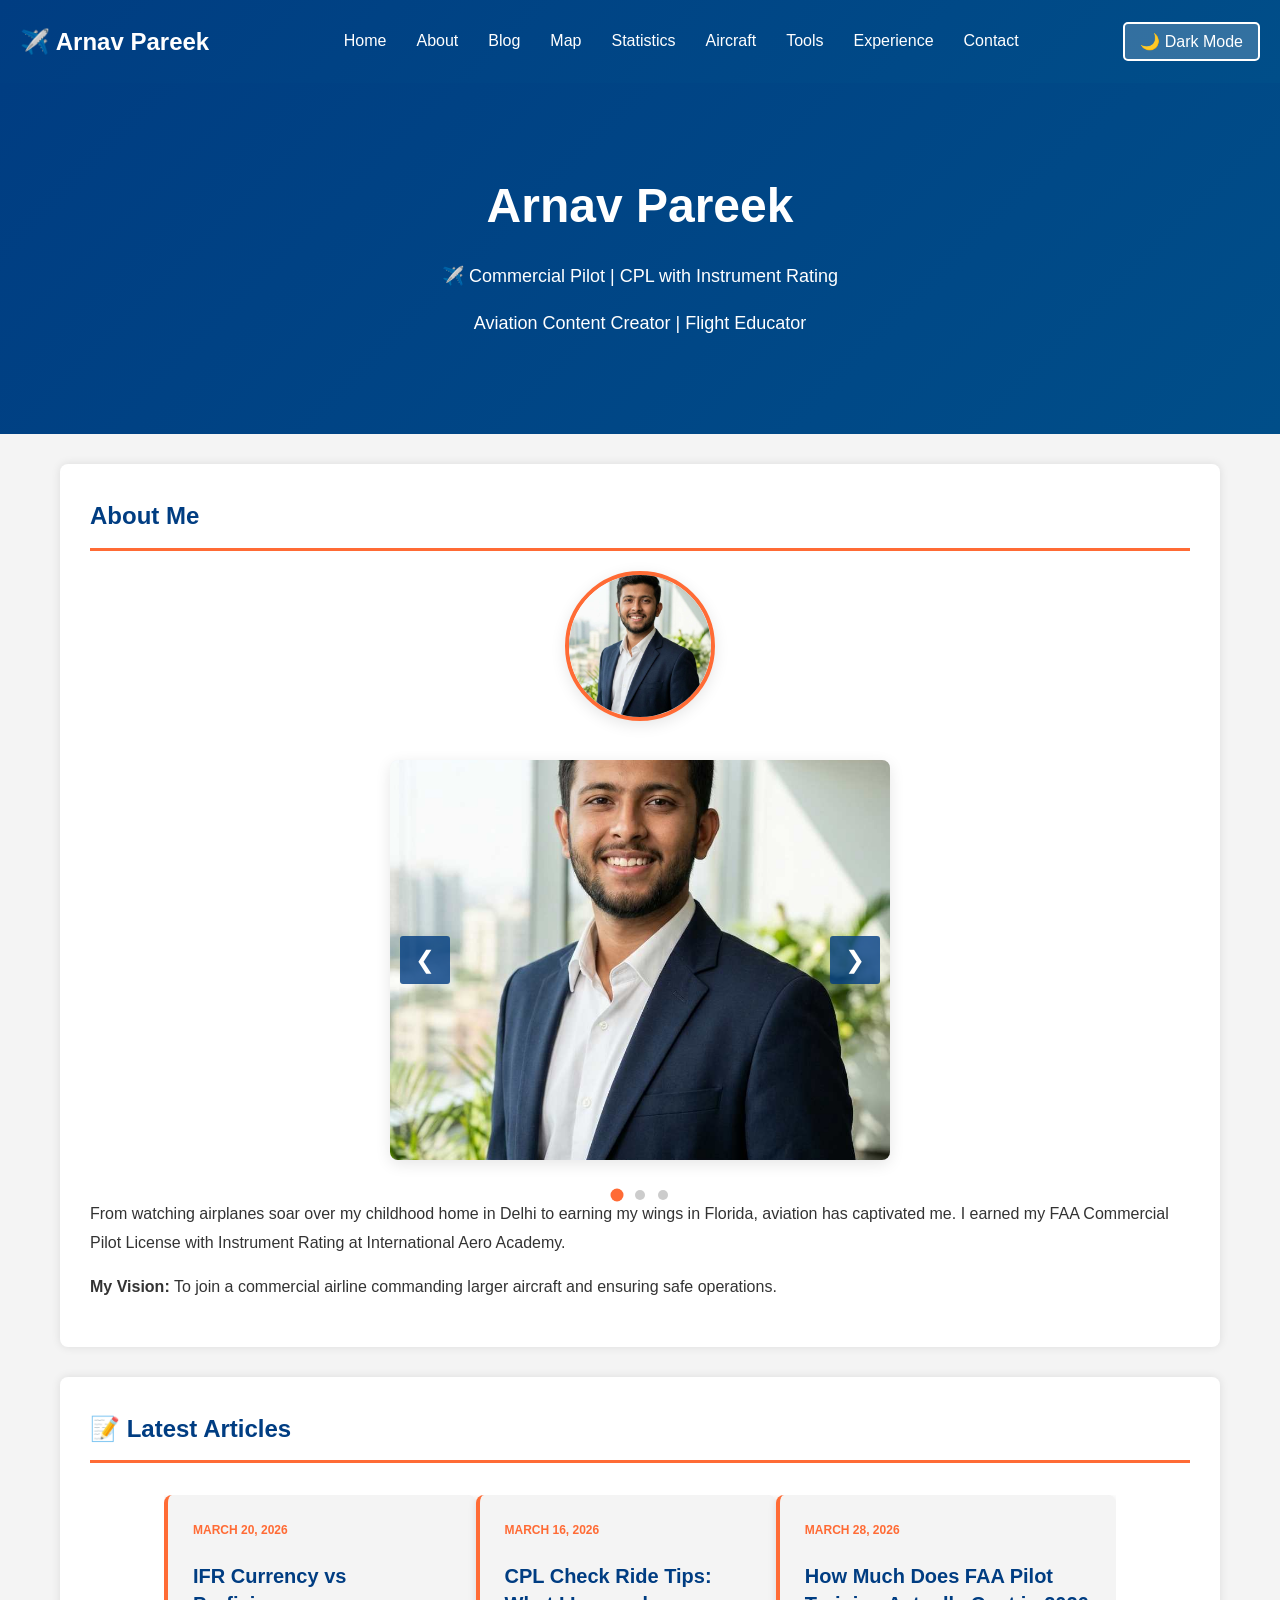
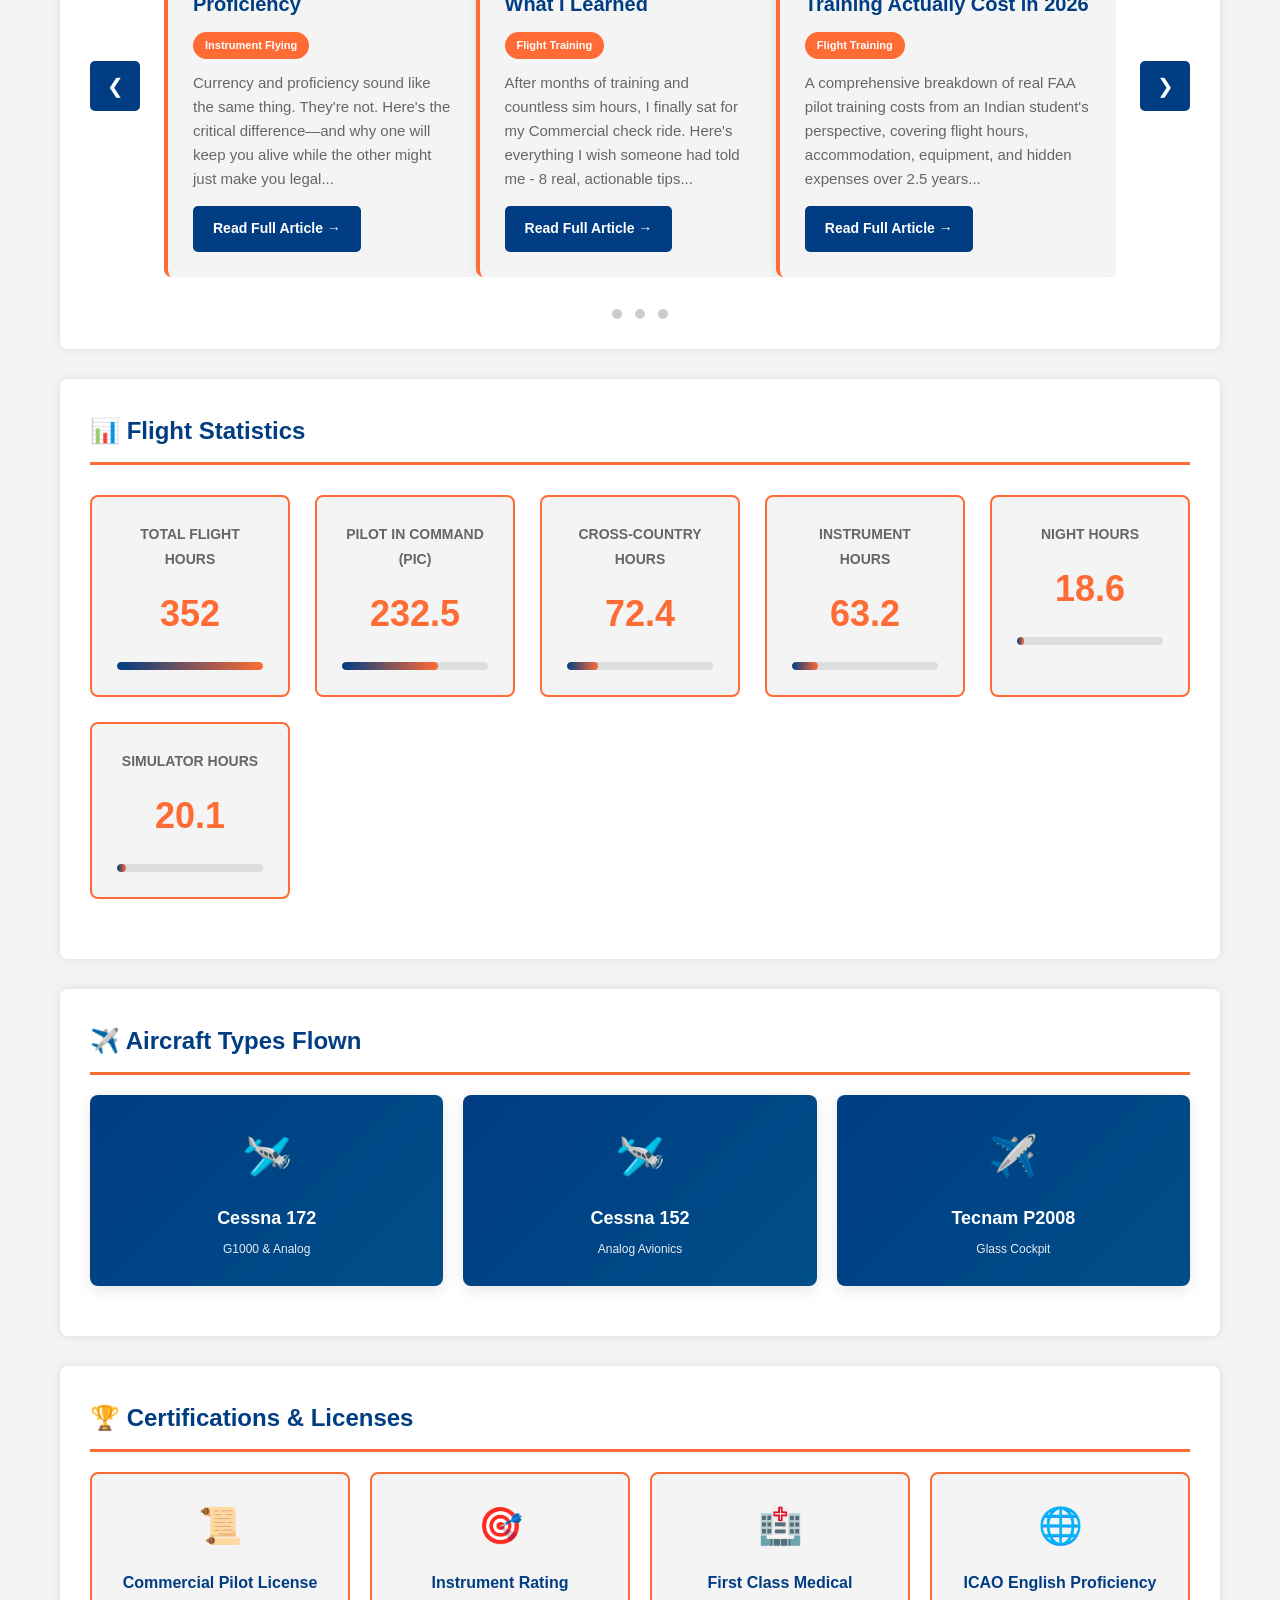
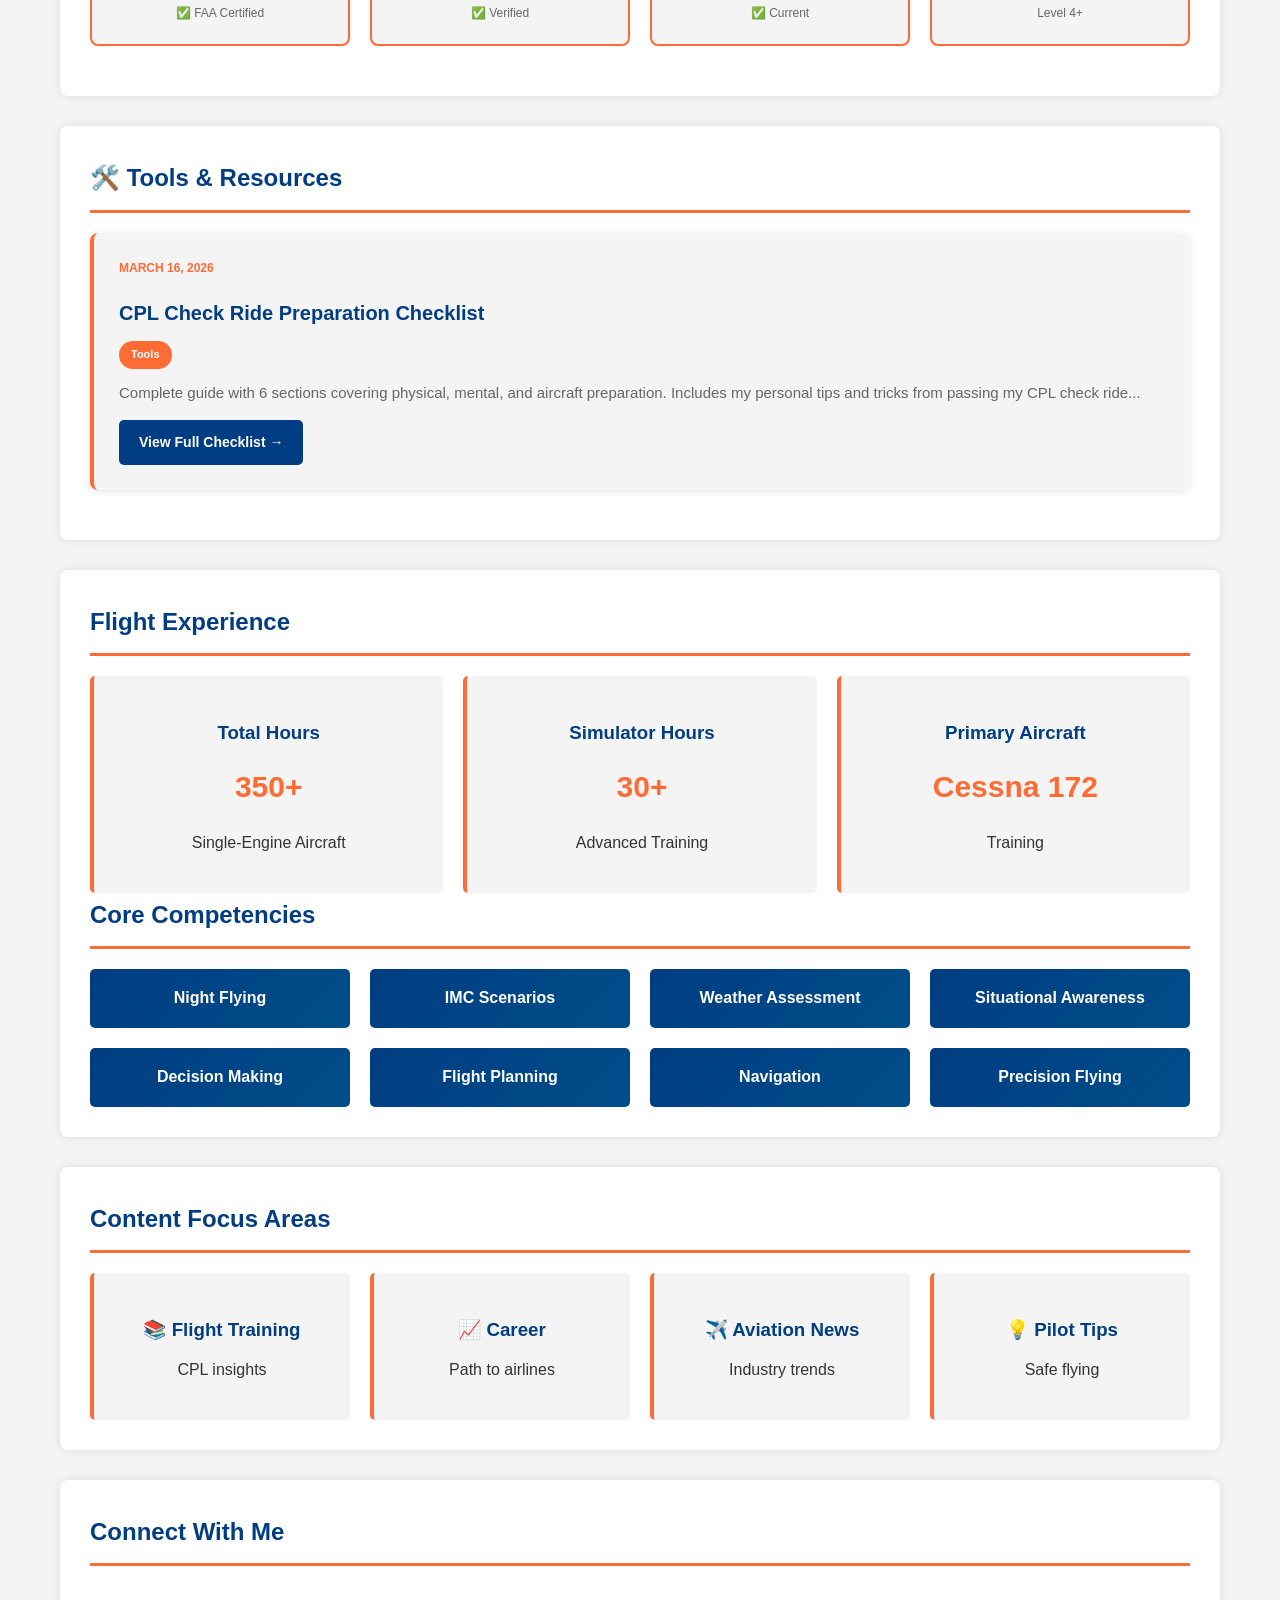
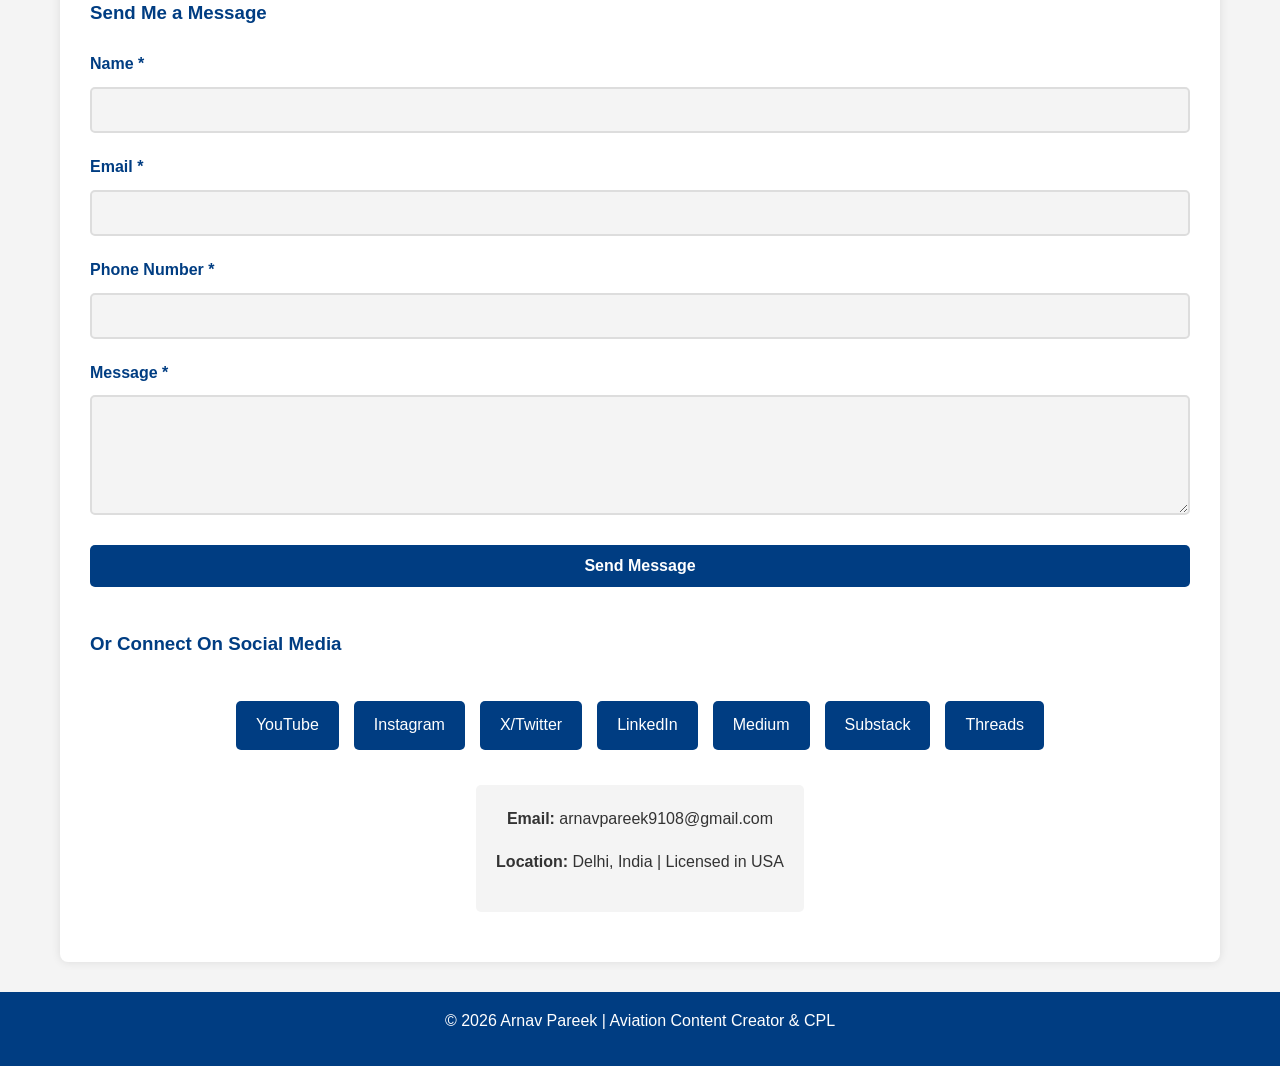
==== index.html @ fcc7dc29 "Adjust carousel offset calculation for total slides" ====
<!DOCTYPE html>
<html lang="en">
<head>
    <!-- SEO Meta Tags -->
    <meta charset="UTF-8">
    <meta name="viewport" content="width=device-width, initial-scale=1.0">
    <meta name="description" content="Arnav Pareek — FAA Commercial Pilot with CPL & Instrument Rating. 352+ flight hours, based in Delhi. Aviation content, CPL tips, and flight training resources.">
    <meta name="keywords" content="commercial pilot, CPL, instrument rating, aviation, flight training, pilot tips, FAA certified, flying lessons, aviation content creator">
    <meta name="author" content="Arnav Pareek">
    <meta name="robots" content="index, follow">
    <meta name="language" content="English">
    
    <!-- Open Graph Tags for Social Sharing -->
    <meta property="og:title" content="Arnav Pareek - Commercial Pilot & Aviation Content Creator">
    <meta property="og:description" content="Expert aviation guidance from CPL with Instrument Rating. 352+ flight hours. Flight training tips, aircraft knowledge, and pilot resources.">
    <meta property="og:type" content="website">
    <meta property="og:url" content="https://arnav51898.github.io/">
    <meta property="og:image" content="https://arnav51898.github.io/arnav resume pic.jpg">
    
    <!-- Twitter Card Tags -->
    <meta name="twitter:card" content="summary_large_image">
    <meta name="twitter:title" content="Arnav Pareek - Commercial Pilot & Aviation Creator">
    <meta name="twitter:description" content="CPL flight training tips, aircraft guides, and aviation education. 352+ flight hours.">
    <meta name="twitter:image" content="https://arnav51898.github.io/arnav resume pic.jpg">
    
    <!-- Canonical URL -->
    <link rel="canonical" href="https://arnav51898.github.io/">
    
    <!-- Schema.org JSON-LD Structured Data -->
    <script type="application/ld+json">
    {
      "@context": "https://schema.org",
      "@type": "Person",
      "name": "Arnav Pareek",
      "jobTitle": "Commercial Pilot",
      "url": "https://arnav51898.github.io",
      "image": "https://arnav51898.github.io/arnav resume pic.jpg",
      "description": "FAA Commercial Pilot with Instrument Rating. Aviation content creator and flight training educator with 352+ flight hours.",
      "sameAs": [
        "https://www.youtube.com/@aerovibes25",
        "https://www.instagram.com/arnavpareek9108",
        "https://linkedin.com/in/arnav-pareek-pilot",
        "https://x.com/ArnavPareek9108"
      ],
      "knowsAbout": [
        "Commercial Pilot License",
        "Instrument Rating",
        "Flight Training",
        "Aviation",
        "CPL Preparation",
        "Cessna Aircraft",
        "Flight Instruction"
      ],
      "contact": {
        "@type": "ContactPoint",
        "contactType": "Personal",
        "email": "arnavpareek9108@gmail.com"
      },
      "address": {
        "@type": "PostalAddress",
        "addressLocality": "Delhi",
        "addressCountry": "IN"
      }
    }
    </script>
    
    <title>Arnav Pareek - Commercial Pilot | CPL with Instrument Rating | Aviation Content</title>
    
    <style>
        :root {
            --bg-color: #f4f4f4;
            --text-color: #333;
            --header-bg: linear-gradient(135deg, #003d82, #004e89);
            --accent-color: #ff6b35;
            --card-bg: white;
            --card-shadow: rgba(0,0,0,0.1);
        }

        html.dark-mode {
            --bg-color: #1a1a1a;
            --text-color: #e0e0e0;
            --header-bg: linear-gradient(135deg, #001a4d, #002966);
            --accent-color: #ff8c42;
            --card-bg: #2a2a2a;
            --card-shadow: rgba(255,255,255,0.1);
        }

        html { scroll-behavior: smooth; }
        * { margin: 0; padding: 0; box-sizing: border-box; }
        body { 
            font-family: Arial, sans-serif; 
            line-height: 1.8; 
            color: var(--text-color); 
            background: var(--bg-color);
            transition: background 0.3s, color 0.3s;
        }
        header { 
            background: var(--header-bg); 
            color: white; 
            padding: 20px; 
            position: sticky; 
            top: 0; 
            z-index: 100;
            display: flex;
            justify-content: space-between;
            align-items: center;
        }
        nav { 
            display: flex; 
            justify-content: space-around; 
            max-width: 1200px; 
            margin: 0 auto;
            flex: 1;
        }
        .logo { 
            font-size: 24px; 
            font-weight: bold;
            margin-right: 30px;
        }
        nav ul { 
            list-style: none; 
            display: flex; 
            gap: 30px; 
        }
        nav a { 
            color: white; 
            text-decoration: none; 
            transition: 0.3s; 
        }
        nav a:hover { 
            color: var(--accent-color); 
        }
        
        .dark-mode-toggle {
            background: rgba(255,255,255,0.2);
            border: 2px solid white;
            color: white;
            padding: 8px 15px;
            border-radius: 5px;
            cursor: pointer;
            font-size: 16px;
            transition: 0.3s;
        }
        .dark-mode-toggle:hover {
            background: var(--accent-color);
            border-color: var(--accent-color);
        }

        .menu-toggle {
            display: none;
            background: transparent;
            border: none;
            color: white;
            font-size: 24px;
            cursor: pointer;
            padding: 10px;
        }

        .container { 
            max-width: 1200px; 
            margin: 0 auto; 
            padding: 0 20px; 
        }
        .hero { 
            background: var(--header-bg); 
            color: white; 
            padding: 80px 0; 
            text-align: center; 
        }
        .hero h1 { 
            font-size: 48px; 
            margin-bottom: 10px; 
        }
        .hero p { 
            font-size: 18px; 
            margin-bottom: 15px; 
        }
        section { 
            background: var(--card-bg); 
            margin: 30px 0; 
            padding: 30px; 
            border-radius: 8px; 
            box-shadow: 0 0 10px var(--card-shadow);
        }
        h2 { 
            color: #003d82; 
            border-bottom: 3px solid var(--accent-color); 
            padding-bottom: 10px; 
            margin-bottom: 20px; 
        }
        h3 {
            color: #003d82;
            margin-top: 20px;
            margin-bottom: 15px;
        }
        p { 
            font-size: 16px; 
            margin-bottom: 15px; 
        }
        .grid { 
            display: grid; 
            grid-template-columns: repeat(auto-fit, minmax(250px, 1fr)); 
            gap: 20px; 
        }
        .card { 
            background: var(--bg-color); 
            padding: 20px; 
            border-radius: 5px; 
            text-align: center; 
            border-left: 4px solid var(--accent-color);
        }
        .card h3 { 
            color: #003d82; 
            margin-bottom: 10px; 
        }
        .stat { 
            font-size: 30px; 
            font-weight: bold; 
            color: var(--accent-color); 
        }
        .skill { 
            background: var(--header-bg); 
            color: white; 
            padding: 15px; 
            border-radius: 5px; 
            text-align: center; 
            font-weight: bold; 
        }
        .social { 
            display: flex; 
            justify-content: center; 
            gap: 15px; 
            flex-wrap: wrap; 
            margin: 20px 0; 
        }
        .social a { 
            background: #003d82; 
            color: white; 
            padding: 10px 20px; 
            text-decoration: none; 
            border-radius: 5px;
            transition: 0.3s;
        }
        .social a:hover { 
            background: var(--accent-color); 
        }
        .info { 
            background: var(--bg-color); 
            padding: 20px; 
            border-radius: 5px; 
            text-align: center; 
        }
        footer { 
            background: #003d82; 
            color: white; 
            text-align: center; 
            padding: 15px; 
        }

        .form-group {
            margin-bottom: 20px;
        }
        label {
            display: block;
            margin-bottom: 8px;
            font-weight: bold;
            color: #003d82;
        }
        input, textarea {
            width: 100%;
            padding: 12px;
            border: 2px solid #ddd;
            border-radius: 5px;
            font-size: 16px;
            font-family: Arial, sans-serif;
            background: var(--bg-color);
            color: var(--text-color);
            transition: 0.3s;
        }
        input:focus, textarea:focus {
            outline: none;
            border-color: var(--accent-color);
            box-shadow: 0 0 5px var(--accent-color);
        }
        textarea {
            resize: vertical;
            min-height: 120px;
        }
        .submit-btn {
            background: #003d82;
            color: white;
            padding: 12px 30px;
            border: none;
            border-radius: 5px;
            font-size: 16px;
            font-weight: bold;
            cursor: pointer;
            transition: 0.3s;
            width: 100%;
        }
        .submit-btn:hover {
            background: var(--accent-color);
        }

        .stats-container {
            display: grid;
            grid-template-columns: repeat(auto-fit, minmax(200px, 1fr));
            gap: 25px;
            margin: 30px 0;
        }

        .stat-card {
            background: var(--bg-color);
            padding: 25px;
            border-radius: 8px;
            text-align: center;
            border: 2px solid var(--accent-color);
        }

        .stat-label {
            font-size: 14px;
            color: #666;
            margin-bottom: 10px;
            font-weight: bold;
            text-transform: uppercase;
        }

        .stat-number {
            font-size: 36px;
            font-weight: bold;
            color: var(--accent-color);
            margin: 10px 0;
        }

        .progress-bar {
            width: 100%;
            height: 8px;
            background: #ddd;
            border-radius: 10px;
            overflow: hidden;
            margin-top: 15px;
        }

        .progress-fill {
            height: 100%;
            background: linear-gradient(90deg, #003d82, var(--accent-color));
            border-radius: 10px;
            transition: width 0.3s ease;
        }

        .aircraft-grid {
            display: grid;
            grid-template-columns: repeat(auto-fit, minmax(180px, 1fr));
            gap: 20px;
            margin: 20px 0;
        }

        .aircraft-card {
            background: linear-gradient(135deg, #003d82, #004e89);
            color: white;
            padding: 25px;
            border-radius: 8px;
            text-align: center;
            box-shadow: 0 4px 15px var(--card-shadow);
            transition: transform 0.3s;
        }

        .aircraft-card:hover {
            transform: translateY(-5px);
        }

        .aircraft-icon {
            font-size: 40px;
            margin-bottom: 10px;
        }

        .aircraft-name {
            font-size: 18px;
            font-weight: bold;
            margin-bottom: 5px;
        }

        .aircraft-type{
            font-size: 12px;
            opacity: 0.9;
        }

        .cert-grid {
            display: grid;
            grid-template-columns: repeat(auto-fit, minmax(200px, 1fr));
            gap: 20px;
            margin: 20px 0;
        }

        .cert-card {
            background: var(--bg-color);
            border: 2px solid var(--accent-color);
            padding: 20px;
            border-radius: 8px;
            text-align: center;
        }

        .cert-icon {
            font-size: 36px;
            margin-bottom: 10px;
        }

        .cert-title {
            font-weight: bold;
            color: #003d82;
            margin-bottom: 5px;
        }

        .cert-status {
            font-size: 12px;
            color: #666;
        }

        .blog-grid {
            display: grid;
            grid-template-columns: repeat(auto-fit, minmax(300px, 1fr));
            gap: 25px;
            margin: 20px 0;
        }

        .blog-card {
            background: var(--bg-color);
            padding: 25px;
            border-radius: 8px;
            border-left: 4px solid var(--accent-color);
            box-shadow: 0 2px 8px var(--card-shadow);
            transition: transform 0.3s, box-shadow 0.3s;
        }

        .blog-card:hover {
            transform: translateY(-3px);
            box-shadow: 0 4px 12px var(--card-shadow);
        }

        .blog-date {
            font-size: 12px;
            color: var(--accent-color);
            font-weight: bold;
            margin-bottom: 8px;
            text-transform: uppercase;
        }

        .blog-title {
            font-size: 20px;
            font-weight: bold;
            color: #003d82;
            margin-bottom: 12px;
            line-height: 1.4;
        }

        .blog-category {
            display: inline-block;
            background: var(--accent-color);
            color: white;
            padding: 4px 12px;
            border-radius: 20px;
            font-size: 11px;
            font-weight: bold;
            margin-bottom: 12px;
        }

        .blog-preview {
            font-size: 15px;
            color: #666;
            line-height: 1.6;
            margin-bottom: 15px;
        }

        .blog-read-more {
            display: inline-block;
            background: #003d82;
            color: white;
            padding: 10px 20px;
            text-decoration: none;
            border-radius: 5px;
            font-size: 14px;
            font-weight: bold;
            transition: 0.3s;
        }

        .blog-read-more:hover {
            background: var(--accent-color);
        }

        .profile-photo {
            text-align: center;
            margin: 20px 0;
        }

        .profile-img {
            width: 150px;
            height: 150px;
            border-radius: 50%;
            border: 4px solid var(--accent-color);
            object-fit: cover;
            box-shadow: 0 4px 15px var(--card-shadow);
        }

        .carousel-container {
            position: relative;
            max-width: 500px;
            margin: 30px auto;
            background: var(--bg-color);
            border-radius: 8px;
            overflow: hidden;
            box-shadow: 0 4px 15px var(--card-shadow);
        }

        .carousel-inner {
            position: relative;
            width: 100%;
            height: 400px;
            overflow: hidden;
        }

        .carousel-item {
            display: none;
            width: 100%;
            height: 100%;
            object-fit: cover;
        }

        .carousel-item.active {
            display: block;
        }

        .carousel-control {
            position: absolute;
            top: 50%;
            transform: translateY(-50%);
            background: rgba(0, 61, 130, 0.8);
            color: white;
            border: none;
            font-size: 24px;
            padding: 10px 15px;
            cursor: pointer;
            border-radius: 3px;
            z-index: 10;
            transition: 0.3s;
        }

        .carousel-control:hover {
            background: var(--accent-color);
        }

        .carousel-control.prev {
            left: 10px;
        }

        .carousel-control.next {
            right: 10px;
        }

                /* BLOG CAROUSEL */
        .blog-carousel-wrapper {
            position: relative;
            display: flex;
            align-items: center;
            gap: 1.5rem;
            margin: 2rem 0;
        }

      .blog-carousel {
    display: flex;
    width: 100%;
    overflow: hidden;
    scroll-behavior: smooth;
}
        }

        .blog-carousel-item {
            flex: 0 0 100%;
            width: 100%;
            min-width: 100%;
            transition: transform 0.4s cubic-bezier(0.25, 0.46, 0.45, 0.94);
        }

        .carousel-arrow {
            background: #003d82;
            color: white;
            border: none;
            padding: 12px 18px;
            border-radius: 5px;
            font-size: 20px;
            cursor: pointer;
            transition: 0.3s;
            flex-shrink: 0;
            width: 50px;
            height: 50px;
            display: flex;
            align-items: center;
            justify-content: center;
        }

        .carousel-arrow:hover {
            background: var(--accent-color);
            transform: scale(1.1);
        }

        .carousel-arrow:disabled {
            opacity: 0.5;
            cursor: not-allowed;
        }

        .carousel-indicators {
            display: flex;
            justify-content: center;
            gap: 0.8rem;
            margin-top: 1.5rem;
        }

        .indicator {
            width: 10px;
            height: 10px;
            border-radius: 50%;
            background: #ccc;
            cursor: pointer;
            transition: 0.3s;
        }

        .indicator.active {
            background: var(--accent-color);
            transform: scale(1.3);
        }

        /* Mobile responsive design */
        @media (max-width: 768px) {
            header {
                flex-wrap: wrap;
                padding: 10px;
            }

            .logo {
                margin-right: auto;
                font-size: 18px;
            }

            .menu-toggle {
                display: block;
                order: 2;
            }

            nav {
                display: none;
                position: absolute;
                top: 50px;
                left: 0;
                right: 0;
                background: var(--header-bg);
                flex-direction: column;
                padding: 10px;
                z-index: 99;
                margin: 0;
            }

            nav.active {
                display: flex;
            }

            nav ul {
                flex-direction: column;
                gap: 0;
                width: 100%;
            }

            nav ul li {
                width: 100%;
            }

            nav a {
                display: block;
                padding: 12px;
                text-align: center;
                border-bottom: 1px solid rgba(255,255,255,0.1);
            }

            .dark-mode-toggle {
                order: 3;
                width: 100%;
                padding: 8px 12px;
                font-size: 12px;
                margin-top: 10px;
            }

            .hero h1 {
                font-size: 28px;
            }

            .hero p {
                font-size: 14px;
            }

            .blog-carousel-wrapper {
                flex-direction: column;
                gap: 1rem;
            }

            .blog-carousel {
                width: 100%;
            }

            .carousel-arrow {
                display: none;
            }

            .blog-card {
                padding: 15px;
            }

            .blog-title {
                font-size: 16px;
            }

            .blog-preview {
                font-size: 13px;
            }
        }
    </style>
</head>
<body>

<header>
    <div class="logo">✈️ Arnav Pareek</div>
    <button class="menu-toggle" onclick="toggleMenu()">☰</button>
    <nav id="nav-menu">
        <ul>
            <li><a href="#home" onclick="toggleMenu()">Home</a></li>
            <li><a href="#about" onclick="toggleMenu()">About</a></li>
            <li><a href="#blog" onclick="toggleMenu()">Blog</a></li>
            <li><a href="map.html" onclick="toggleMenu()">Map</a></li>
            <li><a href="#stats" onclick="toggleMenu()">Statistics</a></li>
            <li><a href="#aircraft" onclick="toggleMenu()">Aircraft</a></li>
            <li><a href="#tools" onclick="toggleMenu()">Tools</a></li>
            <li><a href="#experience" onclick="toggleMenu()">Experience</a></li>
            <li><a href="#contact" onclick="toggleMenu()">Contact</a></li>
        </ul>
    </nav>
    <button class="dark-mode-toggle" onclick="toggleDarkMode()">🌙 Dark Mode</button>
</header>

<div class="hero" id="home">
    <h1>Arnav Pareek</h1>
    <p>✈️ Commercial Pilot | CPL with Instrument Rating</p>
    <p>Aviation Content Creator | Flight Educator</p>
</div>

<div class="container">

    <section id="about">
        <h2>About Me</h2>
        
        <div class="profile-photo">
            <img src="arnav resume pic.jpg" alt="Arnav Pareek - Commercial Pilot with CPL certification" class="profile-img">
        </div>
        
        <div class="carousel-container">
            <div class="carousel-inner">
                <img src="arnav resume pic.jpg" alt="Arnav Pareek Professional Profile" class="carousel-item active">
                <img src="arnav linked in.png" alt="Arnav Pareek Aviation Professional" class="carousel-item">
                <img src="WhatsApp Image 2026-03-16 at 6.12.30 AM.jpeg" alt="Arnav Pareek Flight Training" class="carousel-item">
            </div>
            <button class="carousel-control prev" onclick="changeSlide(-1)">❮</button>
            <button class="carousel-control next" onclick="changeSlide(1)">❯</button>
        </div>
        
        <div class="carousel-indicators">
            <span class="indicator active" onclick="currentSlide(0)"></span>
            <span class="indicator" onclick="currentSlide(1)"></span>
            <span class="indicator" onclick="currentSlide(2)"></span>
        </div>

        <p>From watching airplanes soar over my childhood home in Delhi to earning my wings in Florida, aviation has captivated me. I earned my FAA Commercial Pilot License with Instrument Rating at International Aero Academy.</p>
        <p><strong>My Vision:</strong> To join a commercial airline commanding larger aircraft and ensuring safe operations.</p>
    </section>

    <section id="blog">
        <h2>📝 Latest Articles</h2>
        
        <!-- CAROUSEL CONTAINER -->
        <div class="blog-carousel-wrapper">
            <button class="carousel-arrow carousel-prev" onclick="slideCarousel(-1)">❮</button>
            
            <div class="blog-carousel">
                <!-- ARTICLE 1: IFR (LATEST) -->
                <div class="blog-carousel-item">
                    <div class="blog-card">
                        <div class="blog-date">March 20, 2026</div>
                        <h3 class="blog-title">IFR Currency vs Proficiency</h3>
                        <span class="blog-category">Instrument Flying</span>
                        <p class="blog-preview">Currency and proficiency sound like the same thing. They're not. Here's the critical difference—and why one will keep you alive while the other might just make you legal...</p>
                        <a href="ifr_currency_vs_proficiency.html" target="_blank" class="blog-read-more">Read Full Article →</a>
                    </div>
                </div>

                <!-- ARTICLE 2: CPL (PREVIOUS) -->
                <div class="blog-carousel-item">
                    <div class="blog-card">
                        <div class="blog-date">March 16, 2026</div>
                        <h3 class="blog-title">CPL Check Ride Tips: What I Learned</h3>
                        <span class="blog-category">Flight Training</span>
                        <p class="blog-preview">After months of training and countless sim hours, I finally sat for my Commercial check ride. Here's everything I wish someone had told me - 8 real, actionable tips...</p>
                        <a href="cpl-checkride-tips.html" target="_blank" class="blog-read-more">Read Full Article →</a>
                    </div>
                </div>            
                <!-- ARTICLE 3: FAA PILOT TRAINING COST (NEWEST) -->
                <div class="blog-carousel-item">
                    <div class="blog-card">
                        <div class="blog-date">March 28, 2026</div>
                        <h3 class="blog-title">How Much Does FAA Pilot Training Actually Cost in 2026</h3>
                        <span class="blog-category">Flight Training</span>
                        <p class="blog-preview">A comprehensive breakdown of real FAA pilot training costs from an Indian student's perspective, covering flight hours, accommodation, equipment, and hidden expenses over 2.5 years...</p>
                        <a href="faa-pilot-training-cost-2026.html" target="_blank" class="blog-read-more">Read Full Article →</a>
                    </div>
                </div>
            </div>

            <button class="carousel-arrow carousel-next" onclick="slideCarousel(1)">❯</button>
        </div>

        <!-- CAROUSEL INDICATORS -->
<div class="carousel-indicators">
    <span class="indicator active" onclick="goToSlide(0)"></span>
    <span class="indicator" onclick="goToSlide(1)"></span>
    <span class="indicator" onclick="goToSlide(2)"></span>
</div>
    </section>

    <section id="stats">
        <h2>📊 Flight Statistics</h2>
        <div class="stats-container">
            <div class="stat-card">
                <div class="stat-label">Total Flight Hours</div>
                <div class="stat-number">352</div>
                <div class="progress-bar">
                    <div class="progress-fill" style="width: 100%;"></div>
                </div>
            </div>
            <div class="stat-card">
                <div class="stat-label">Pilot in Command (PIC)</div>
                <div class="stat-number">232.5</div>
                <div class="progress-bar">
                    <div class="progress-fill" style="width: 66%;"></div>
                </div>
            </div>
            <div class="stat-card">
                <div class="stat-label">Cross-Country Hours</div>
                <div class="stat-number">72.4</div>
                <div class="progress-bar">
                    <div class="progress-fill" style="width: 21%;"></div>
                </div>
            </div>
            <div class="stat-card">
                <div class="stat-label">Instrument Hours</div>
                <div class="stat-number">63.2</div>
                <div class="progress-bar">
                    <div class="progress-fill" style="width: 18%;"></div>
                </div>
            </div>
            <div class="stat-card">
                <div class="stat-label">Night Hours</div>
                <div class="stat-number">18.6</div>
                <div class="progress-bar">
                    <div class="progress-fill" style="width: 5%;"></div>
                </div>
            </div>
            <div class="stat-card">
                <div class="stat-label">Simulator Hours</div>
                <div class="stat-number">20.1</div>
                <div class="progress-bar">
                    <div class="progress-fill" style="width: 6%;"></div>
                </div>
            </div>
        </div>
    </section>

    <section id="aircraft">
        <h2>✈️ Aircraft Types Flown</h2>
        <div class="aircraft-grid">
            <div class="aircraft-card">
                <div class="aircraft-icon">🛩️</div>
                <div class="aircraft-name">Cessna 172</div>
                <div class="aircraft-type">G1000 & Analog</div>
            </div>
            <div class="aircraft-card">
                <div class="aircraft-icon">🛩️</div>
                <div class="aircraft-name">Cessna 152</div>
                <div class="aircraft-type">Analog Avionics</div>
            </div>
            <div class="aircraft-card">
                <div class="aircraft-icon">✈️</div>
                <div class="aircraft-name">Tecnam P2008</div>
                <div class="aircraft-type">Glass Cockpit</div>
            </div>
        </div>
    </section>

    <section id="certifications">
        <h2>🏆 Certifications & Licenses</h2>
        <div class="cert-grid">
            <div class="cert-card">
                <div class="cert-icon">📜</div>
                <div class="cert-title">Commercial Pilot License</div>
                <div class="cert-status">✅ FAA Certified</div>
            </div>
            <div class="cert-card">
                <div class="cert-icon">🎯</div>
                <div class="cert-title">Instrument Rating</div>
                <div class="cert-status">✅ Verified</div>
            </div>
            <div class="cert-card">
                <div class="cert-icon">🏥</div>
                <div class="cert-title">First Class Medical</div>
                <div class="cert-status">✅ Current</div>
            </div>
            <div class="cert-card">
                <div class="cert-icon">🌐</div>
                <div class="cert-title">ICAO English Proficiency</div>
                <div class="cert-status">Level 4+</div>
            </div>
        </div>
    </section>

    <section id="tools">
        <h2>🛠️ Tools & Resources</h2>
        <div class="blog-grid">
            <div class="blog-card">
                <div class="blog-date">March 16, 2026</div>
                <h3 class="blog-title">CPL Check Ride Preparation Checklist</h3>
                <span class="blog-category">Tools</span>
                <p class="blog-preview">Complete guide with 6 sections covering physical, mental, and aircraft preparation. Includes my personal tips and tricks from passing my CPL check ride...</p>
                <a href="cpl-checklist.html" class="blog-read-more">View Full Checklist →</a>
            </div>
        </div>
    </section>

    <section id="experience">
        <h2>Flight Experience</h2>
        <div class="grid">
            <div class="card">
                <h3>Total Hours</h3>
                <p class="stat">350+</p>
                <p>Single-Engine Aircraft</p>
            </div>
            <div class="card">
                <h3>Simulator Hours</h3>
                <p class="stat">30+</p>
                <p>Advanced Training</p>
            </div>
            <div class="card">
                <h3>Primary Aircraft</h3>
                <p class="stat">Cessna 172</p>
                <p>Training</p>
            </div>
        </div>

        <h2>Core Competencies</h2>
        <div class="grid">
            <div class="skill">Night Flying</div>
            <div class="skill">IMC Scenarios</div>
            <div class="skill">Weather Assessment</div>
            <div class="skill">Situational Awareness</div>
            <div class="skill">Decision Making</div>
            <div class="skill">Flight Planning</div>
            <div class="skill">Navigation</div>
            <div class="skill">Precision Flying</div>
        </div>
    </section>

    <section id="content">
        <h2>Content Focus Areas</h2>
        <div class="grid">
            <div class="card">
                <h3>📚 Flight Training</h3>
                <p>CPL insights</p>
            </div>
            <div class="card">
                <h3>📈 Career</h3>
                <p>Path to airlines</p>
            </div>
            <div class="card">
                <h3>✈️ Aviation News</h3>
                <p>Industry trends</p>
            </div>
            <div class="card">
                <h3>💡 Pilot Tips</h3>
                <p>Safe flying</p>
            </div>
        </div>
    </section>

    <section id="contact">
        <h2>Connect With Me</h2>
        
        <h3 style="color: #003d82; margin-top: 30px; margin-bottom: 20px;">Send Me a Message</h3>
        <form onsubmit="sendEmail(event)">
            <div class="form-group">
                <label for="name">Name *</label>
                <input type="text" id="name" name="name" required>
            </div>
            
            <div class="form-group">
                <label for="email">Email *</label>
                <input type="email" id="email" name="email" required>
            </div>
            
            <div class="form-group">
                <label for="phone">Phone Number *</label>
                <input type="tel" id="phone" name="phone" required>
            </div>
            
            <div class="form-group">
                <label for="message">Message *</label>
                <textarea id="message" name="message" required></textarea>
            </div>
            
            <button type="submit" class="submit-btn">Send Message</button>
        </form>

        <h3 style="color: #003d82; margin-top: 40px; margin-bottom: 20px;">Or Connect On Social Media</h3>
        <div class="social">
            <div class="social">
    <a href="https://www.youtube.com/@pilotarnav" target="_blank">YouTube</a>
    <a href="https://www.instagram.com/pilotarnav" target="_blank">Instagram</a>
    <a href="https://x.com/ArnavPareek9108" target="_blank">X/Twitter</a>
    <a href="https://linkedin.com/in/arnav-pareek-pilot" target="_blank">LinkedIn</a>
    <a href="https://medium.com/@arnavpareek9108" target="_blank">Medium</a>
    <a href="https://substack.com/@arnavpareekpilot" target="_blank">Substack</a>
    <a href="https://www.threads.com/@arnavpareek9108" target="_blank">Threads</a>
</div>
        
        <div class="info">
            <p><strong>Email:</strong> arnavpareek9108@gmail.com</p>
            <p><strong>Location:</strong> Delhi, India | Licensed in USA</p>
        </div>
    </section>

</div>

<footer>
    <p>&copy; 2026 Arnav Pareek | Aviation Content Creator & CPL</p>
</footer>

<script>
function toggleMenu() {
    const navMenu = document.getElementById('nav-menu');
    navMenu.classList.toggle('active');
}

function toggleDarkMode() {
    const html = document.documentElement;
    html.classList.toggle('dark-mode');
    
    if (html.classList.contains('dark-mode')) {
        localStorage.setItem('darkMode', 'true');
    } else {
        localStorage.setItem('darkMode', 'false');
    }
}

function sendEmail(event) {
    event.preventDefault();
    
    const name = document.getElementById('name').value;
    const email = document.getElementById('email').value;
    const phone = document.getElementById('phone').value;
    const message = document.getElementById('message').value;
    
    const mailtoLink = `mailto:arnavpareek9108@gmail.com?subject=New Contact from ${encodeURIComponent(name)}&body=Name: ${encodeURIComponent(name)}%0AEmail: ${encodeURIComponent(email)}%0APhone: ${encodeURIComponent(phone)}%0A%0AMessage:%0A${encodeURIComponent(message)}`;
    
    window.location.href = mailtoLink;
    
    document.querySelector('form').reset();
    alert('Opening your email client... Your message details are ready to send!');
}

let currentSlideIndex = 0;
let carouselInterval;

function showSlide(index) {
    const slides = document.querySelectorAll('.carousel-item');
    const indicators = document.querySelectorAll('.carousel-indicators .indicator');
    
    if (slides.length === 0) return;
    
    if (index >= slides.length) currentSlideIndex = 0;
    if (index < 0) currentSlideIndex = slides.length - 1;
    
    slides.forEach(slide => slide.classList.remove('active'));
    indicators.forEach(indicator => indicator.classList.remove('active'));
    
    slides[currentSlideIndex].classList.add('active');
    indicators[currentSlideIndex].classList.add('active');
}

function changeSlide(n) {
    currentSlideIndex += n;
    showSlide(currentSlideIndex);
    resetCarouselTimer();
}

function currentSlide(n) {
    currentSlideIndex = n;
    showSlide(currentSlideIndex);
    resetCarouselTimer();
}

function autoSlide() {
    currentSlideIndex++;
    showSlide(currentSlideIndex);
}

function resetCarouselTimer() {
    clearInterval(carouselInterval);
    carouselInterval = setInterval(autoSlide, 5000);
}

// BLOG CAROUSEL
let currentBlogSlide = 0;

function slideCarousel(direction) {
    const blogSlides = document.querySelectorAll('.blog-carousel-item');
    const totalSlides = blogSlides.length;
    
    currentBlogSlide += direction;
    
    if (currentBlogSlide >= totalSlides) {
        currentBlogSlide = 0;
    } else if (currentBlogSlide < 0) {
        currentBlogSlide = totalSlides - 1;
    }
    
    updateCarousel();
}

function goToSlide(index) {
    currentBlogSlide = index;
    updateCarousel();
}

function updateCarousel() {
    const totalSlides = document.querySelectorAll('.blog-carousel-item').length;
const offset = -(currentBlogSlide * (100 / totalSlides));
    carousel.style.transform = `translateX(${offset}%)`;
    
    const allIndicators = document.querySelectorAll('#blog .carousel-indicators .indicator');
    allIndicators.forEach((ind, idx) => {
        ind.classList.toggle('active', idx === currentBlogSlide);
    });
}

window.addEventListener('load', function() {
    const darkMode = localStorage.getItem('darkMode');
    if (darkMode === 'true') {
        document.documentElement.classList.add('dark-mode');
    }
    
    setTimeout(function() {
        showSlide(0);
        carouselInterval = setInterval(autoSlide, 5000);
        updateCarousel();
    }, 500);
});
</script>

</body>
</html>
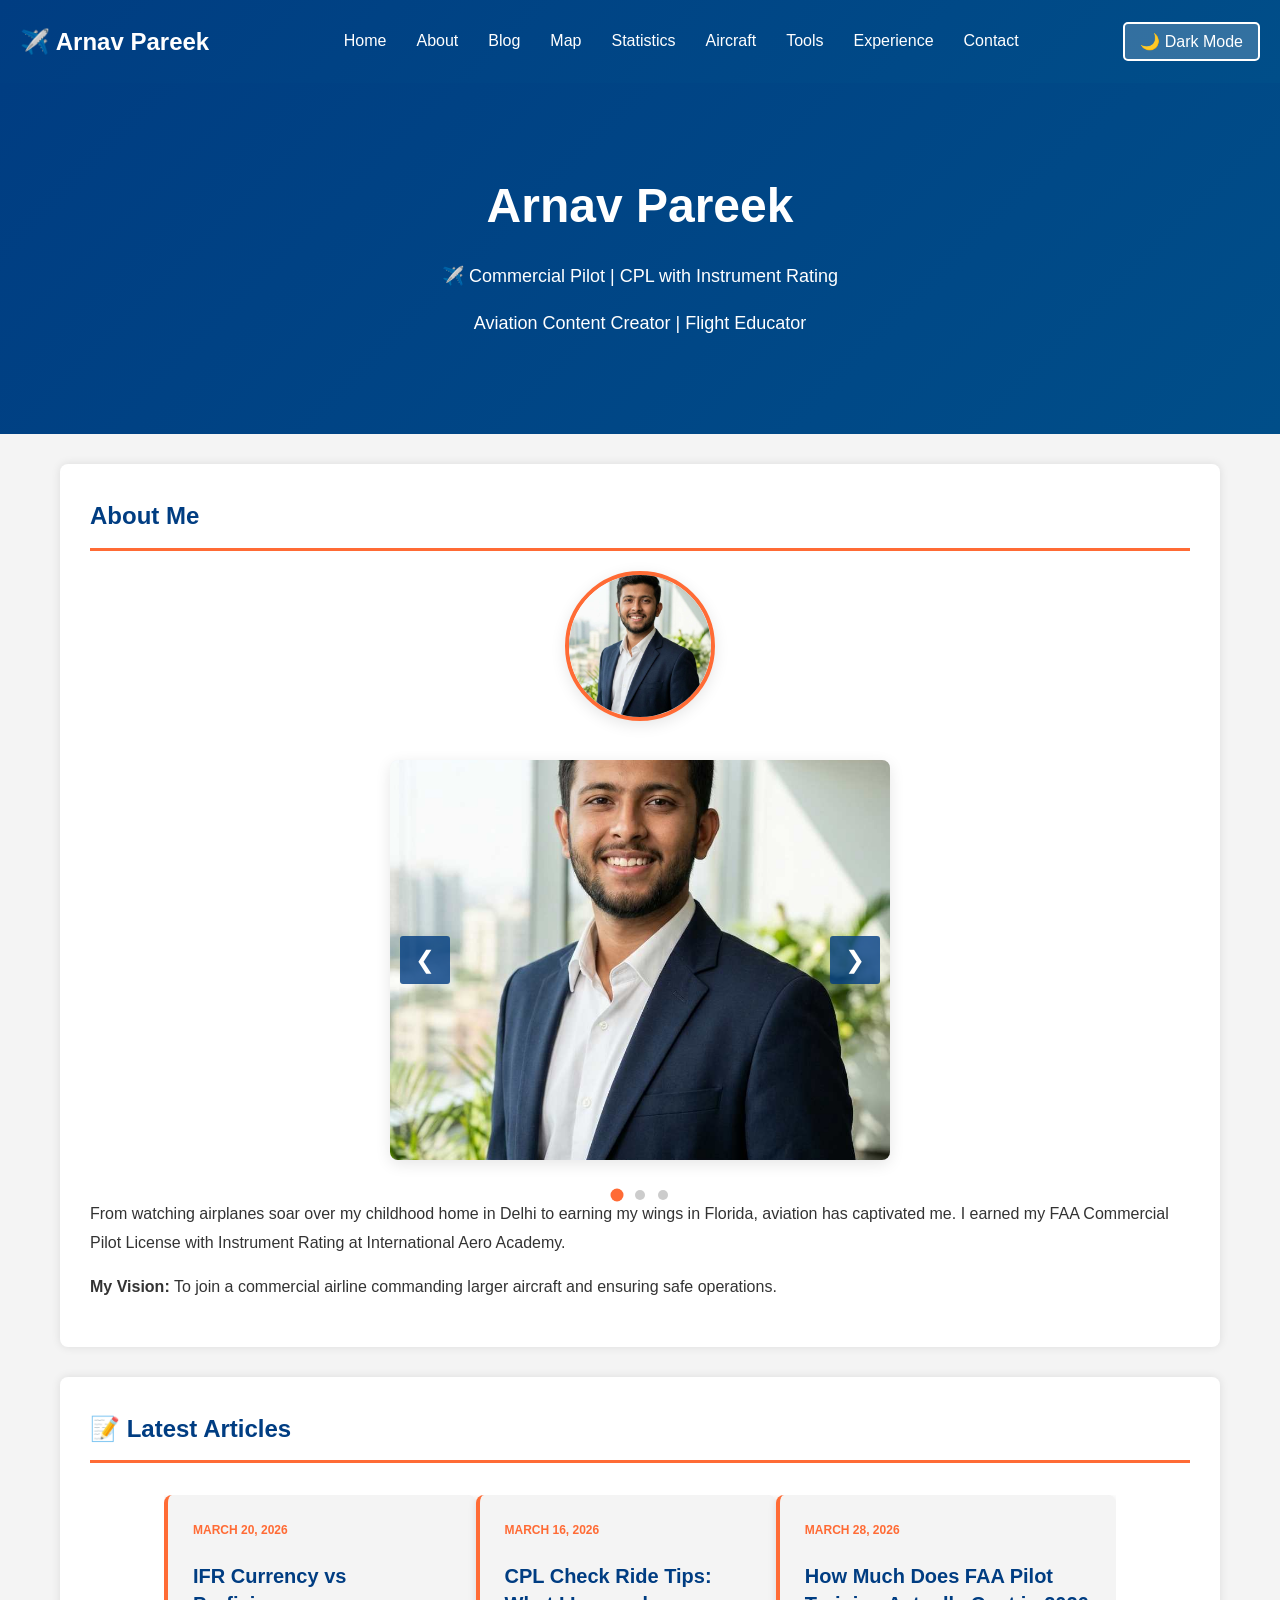
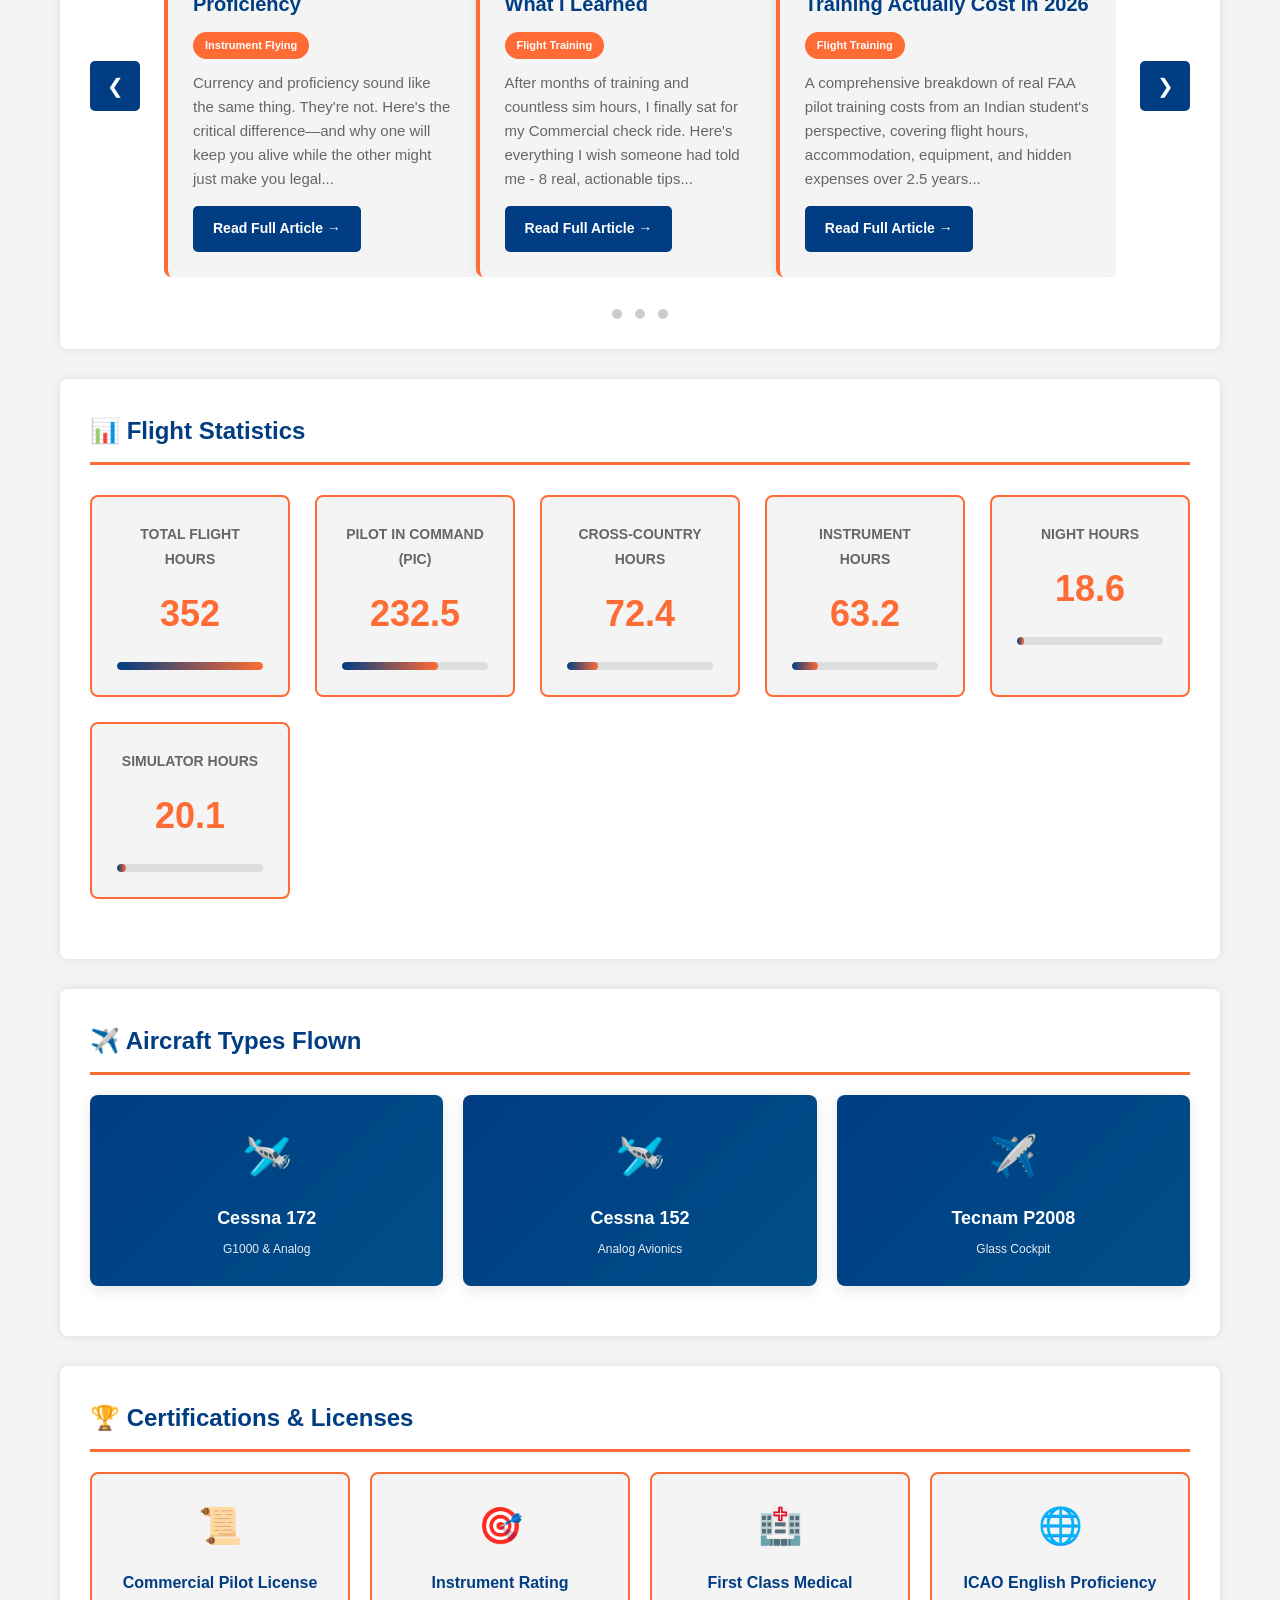
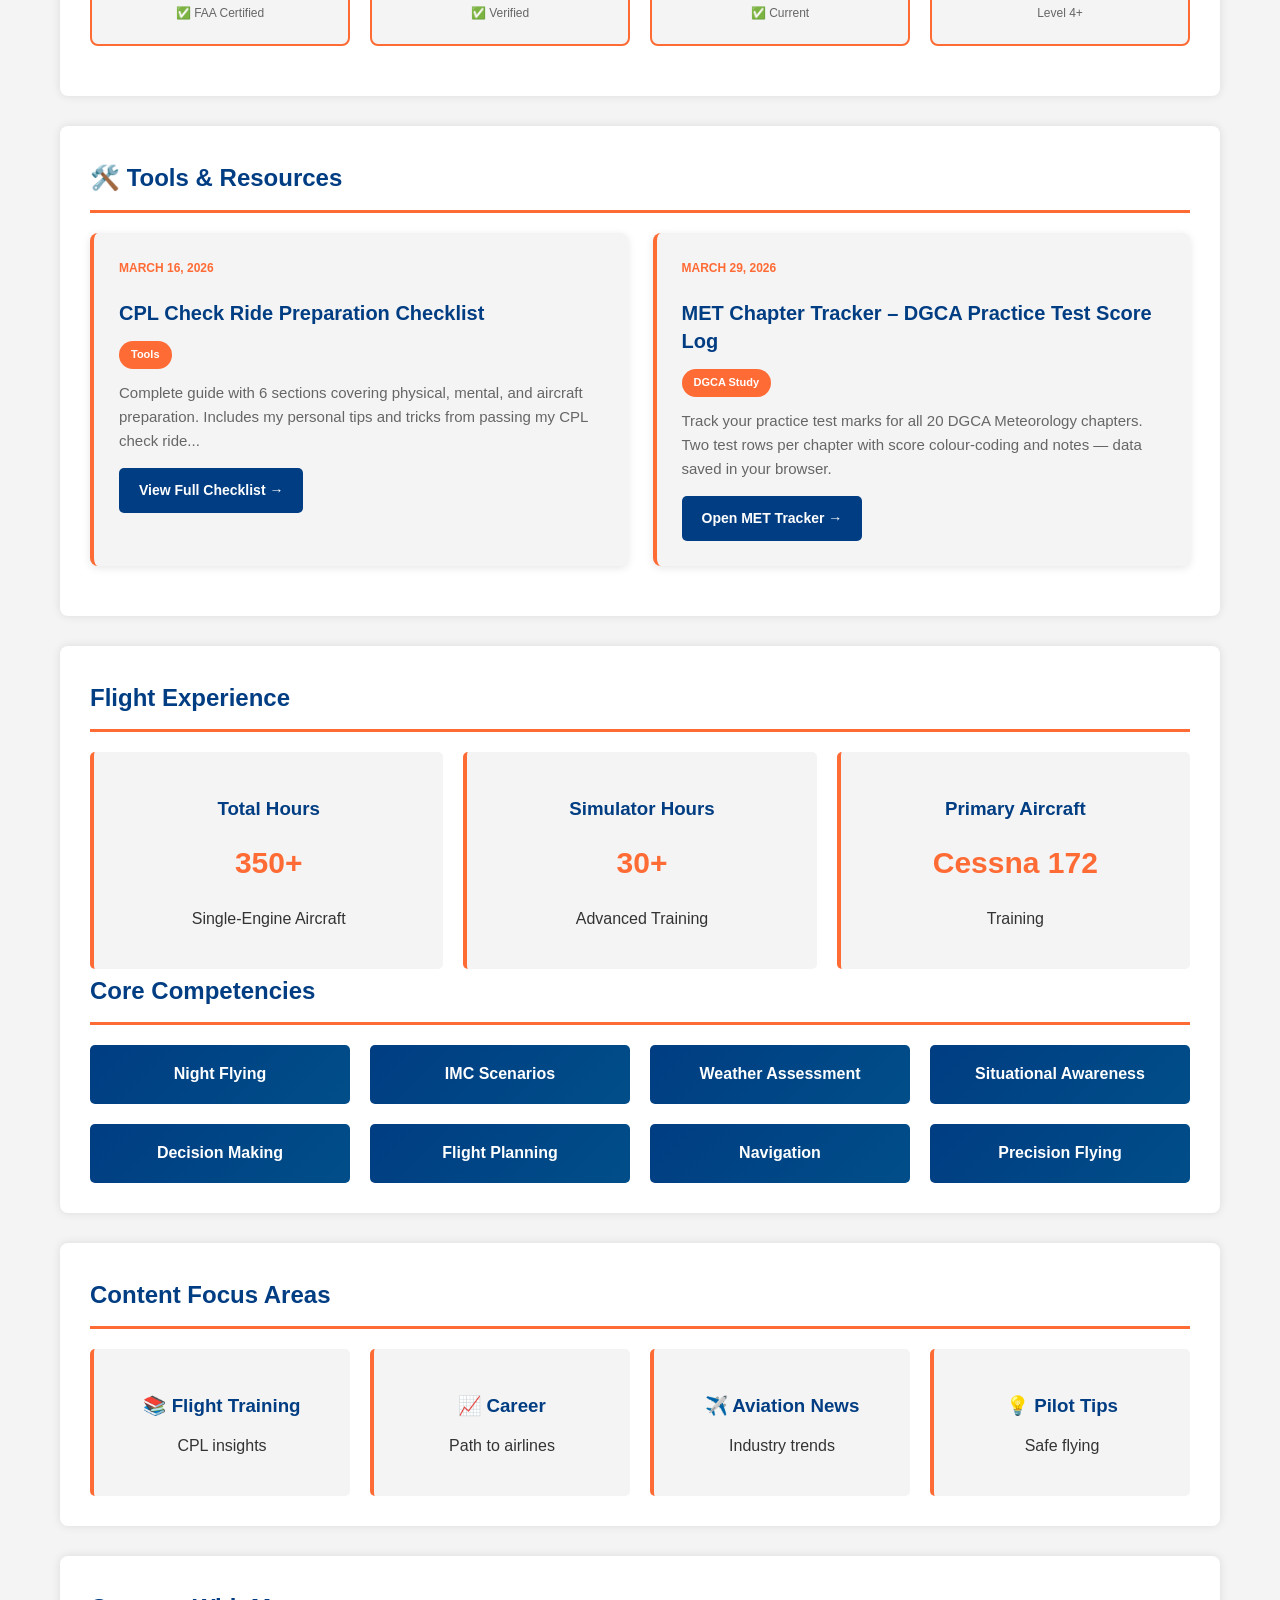
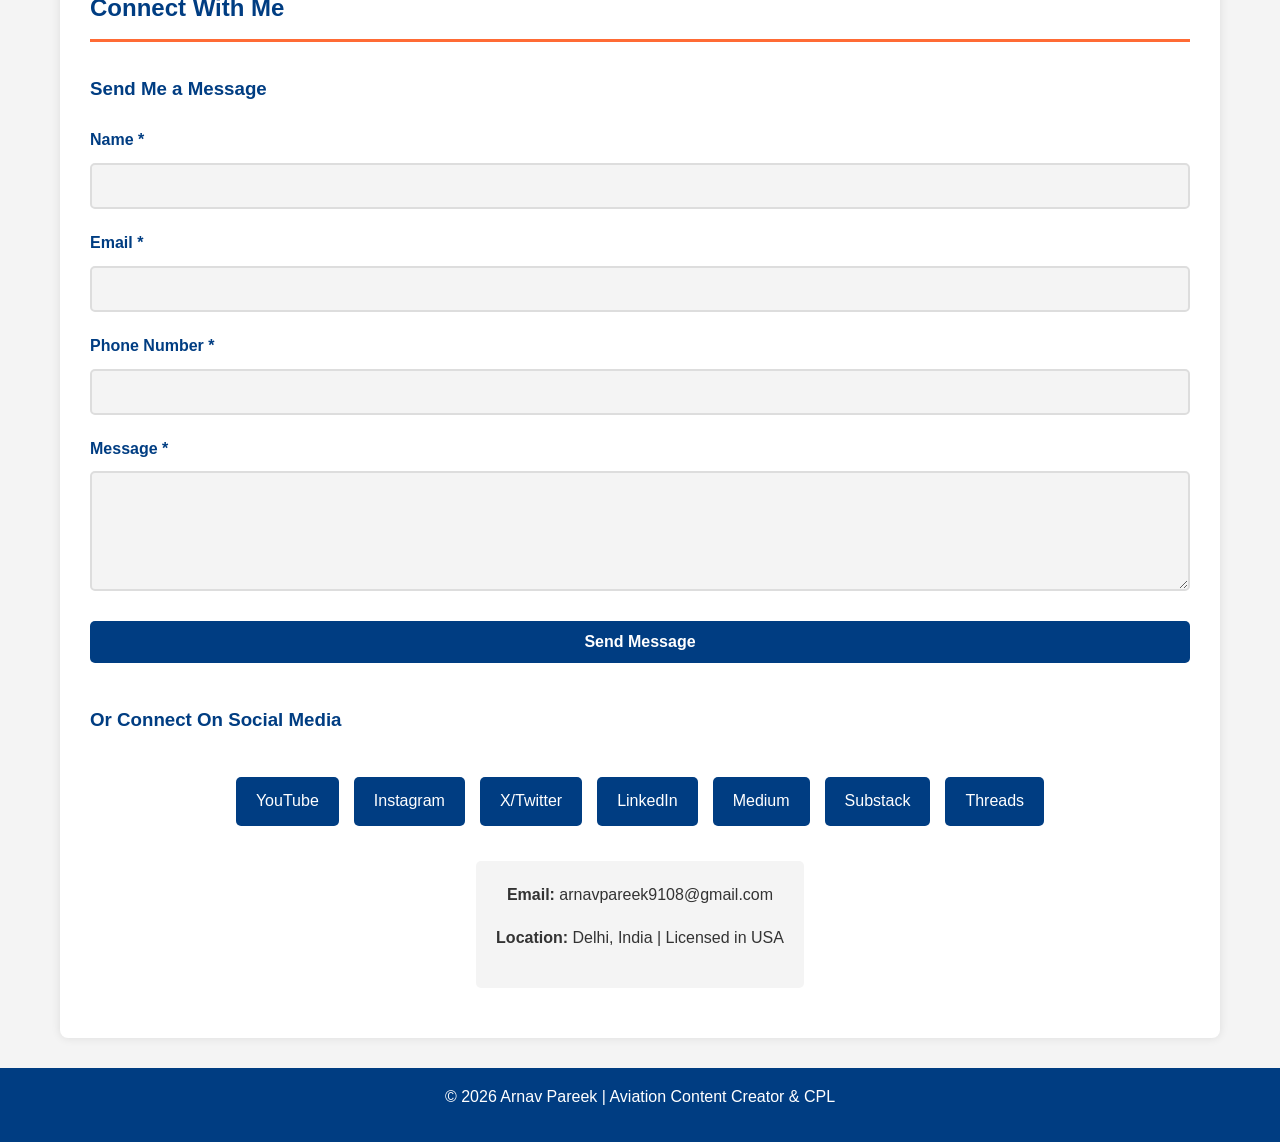
==== commit 846ee3b9: "Add MET chapter practice-test tracker page (met-tracker.html) Agent-Logs-Url: https://github.com/Arn" ====
--- a/index.html
+++ b/index.html
@@ -935,6 +935,13 @@
                 <p class="blog-preview">Complete guide with 6 sections covering physical, mental, and aircraft preparation. Includes my personal tips and tricks from passing my CPL check ride...</p>
                 <a href="cpl-checklist.html" class="blog-read-more">View Full Checklist →</a>
             </div>
+            <div class="blog-card">
+                <div class="blog-date">March 29, 2026</div>
+                <h3 class="blog-title">MET Chapter Tracker – DGCA Practice Test Score Log</h3>
+                <span class="blog-category">DGCA Study</span>
+                <p class="blog-preview">Track your practice test marks for all 20 DGCA Meteorology chapters. Two test rows per chapter with score colour-coding and notes — data saved in your browser.</p>
+                <a href="met-tracker.html" class="blog-read-more">Open MET Tracker →</a>
+            </div>
         </div>
     </section>
 
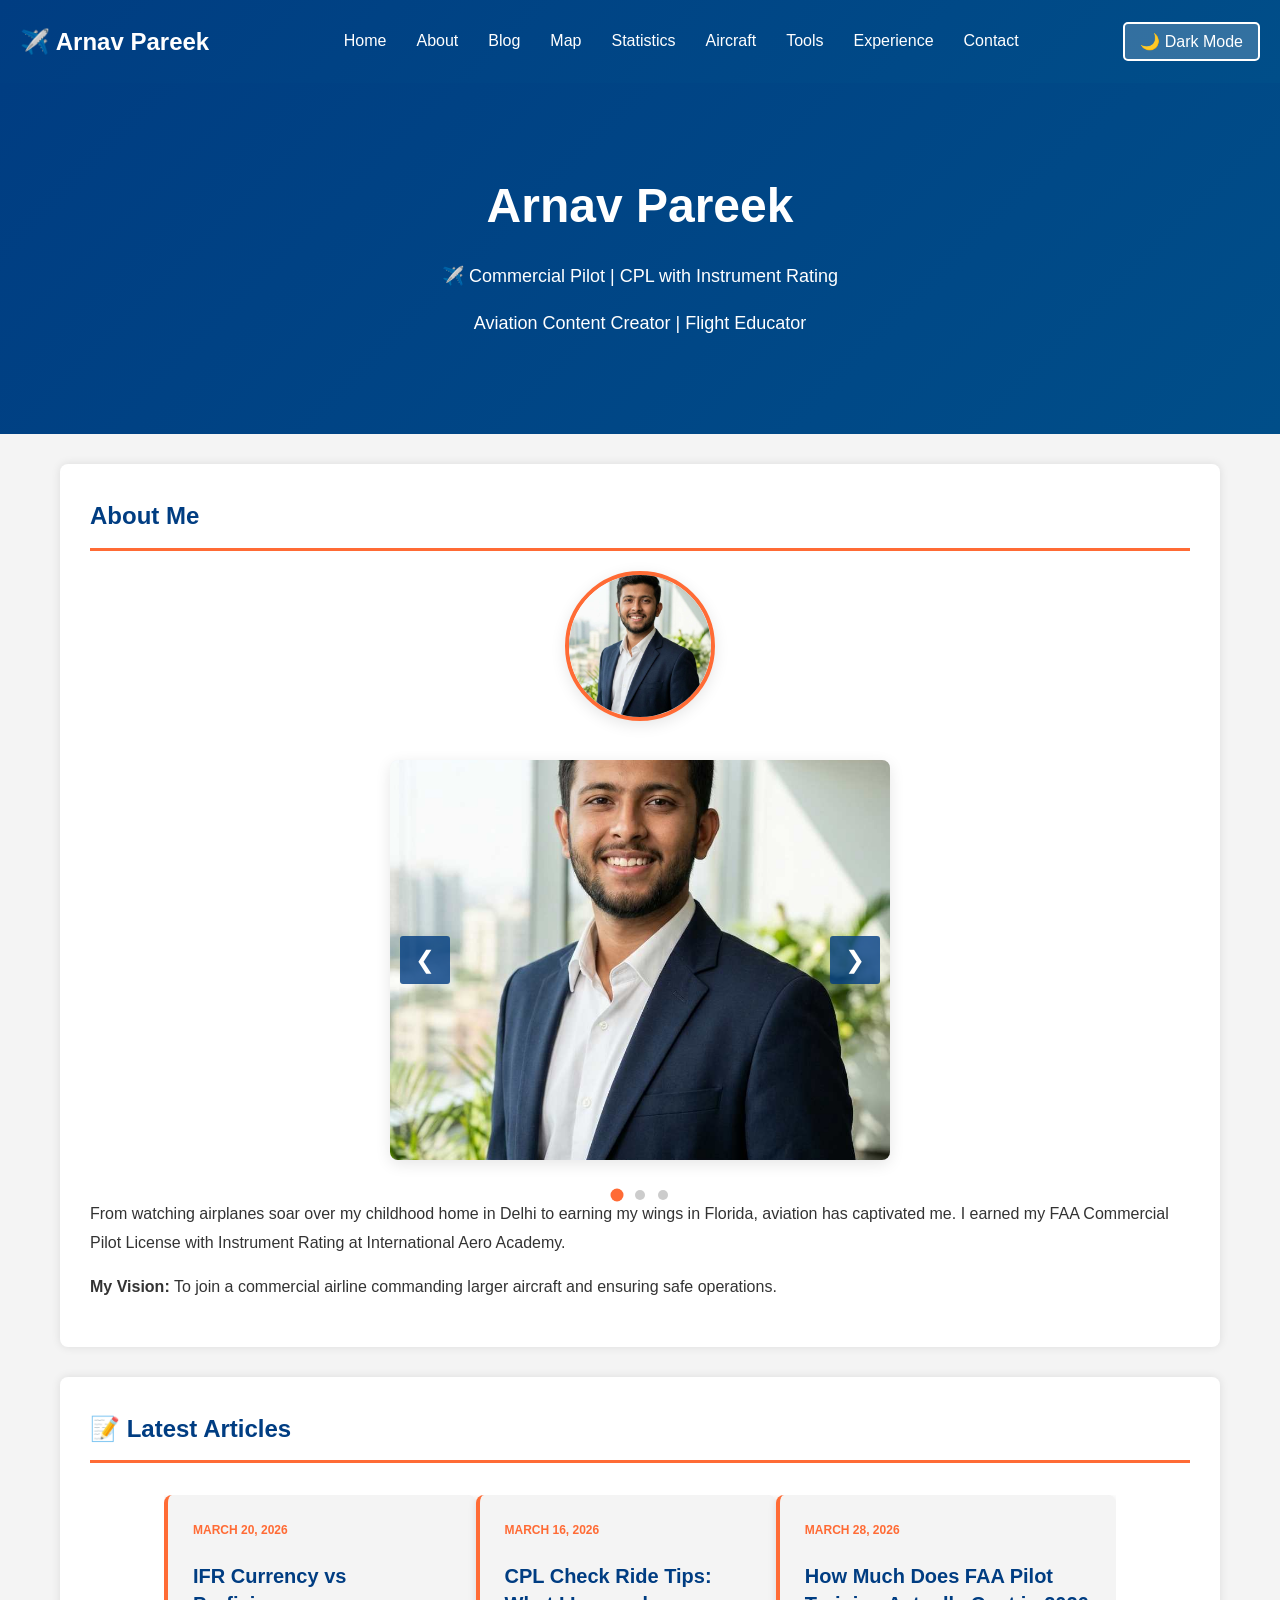
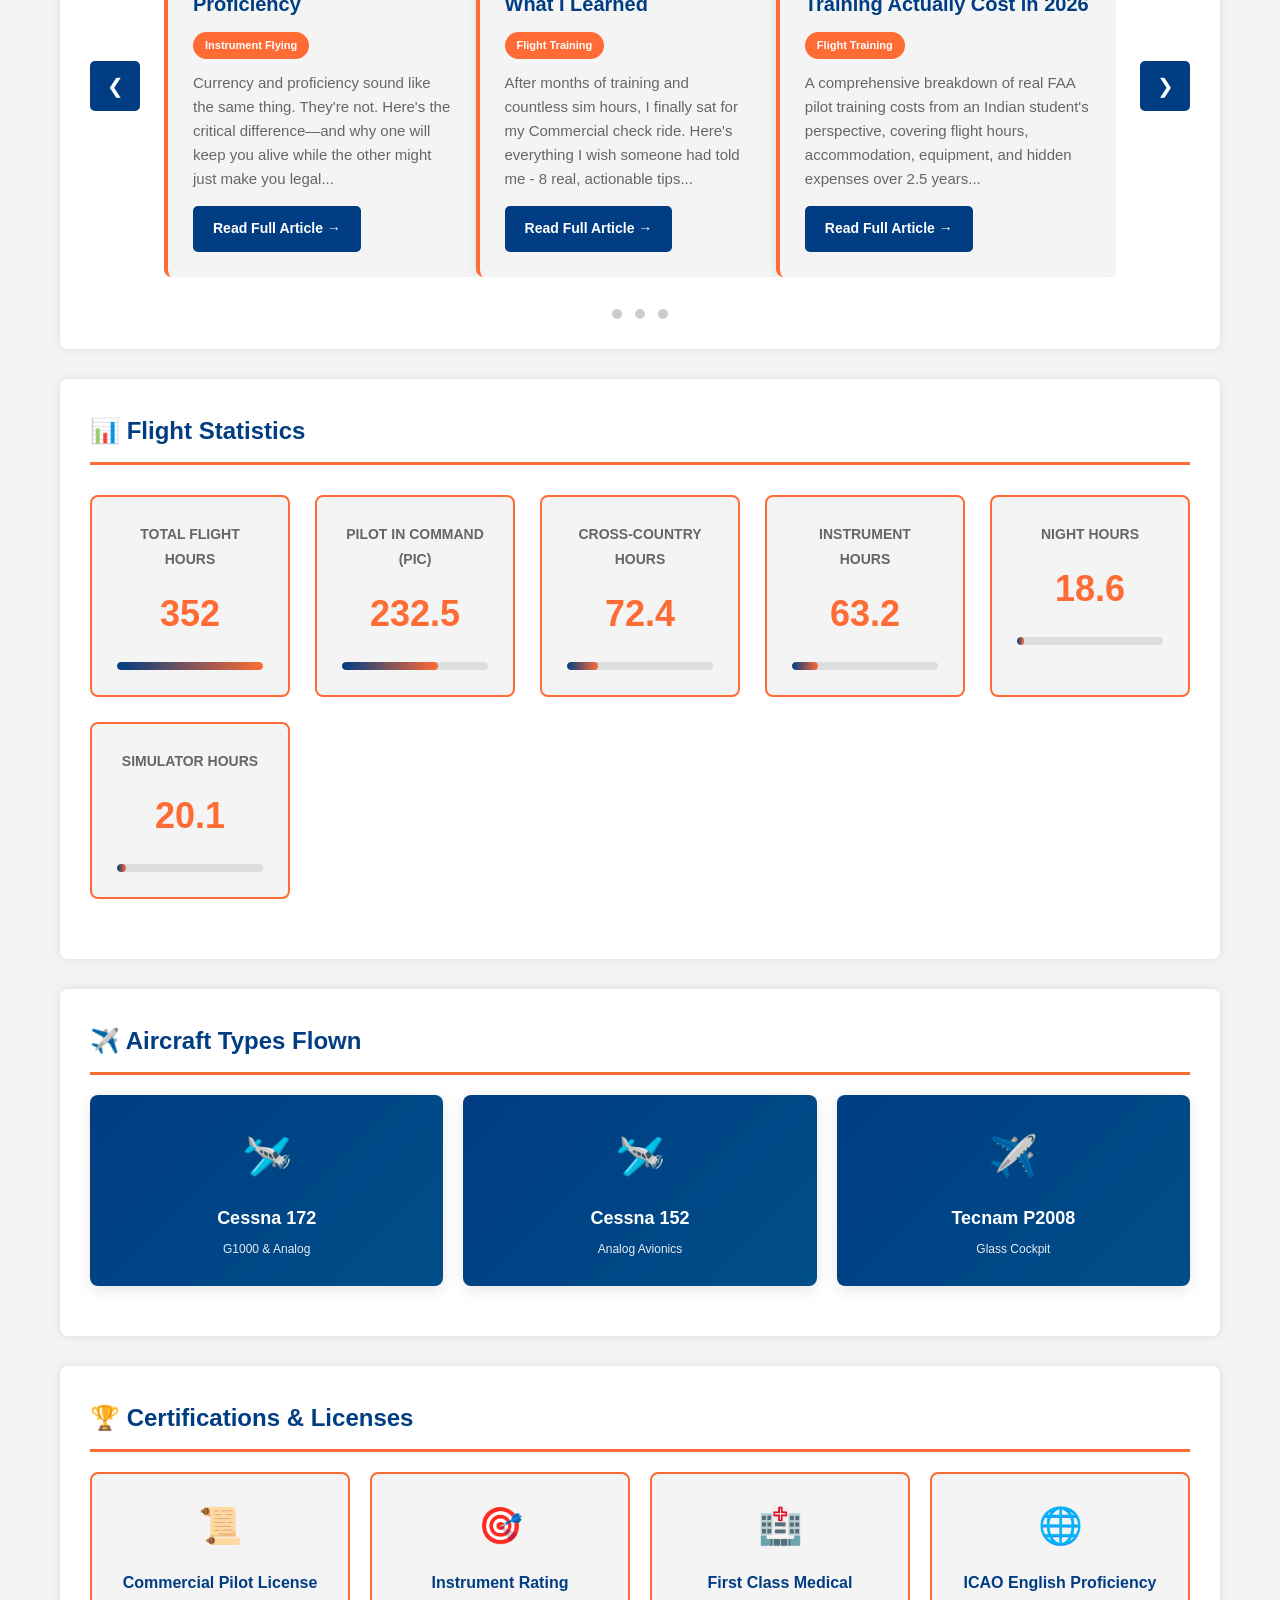
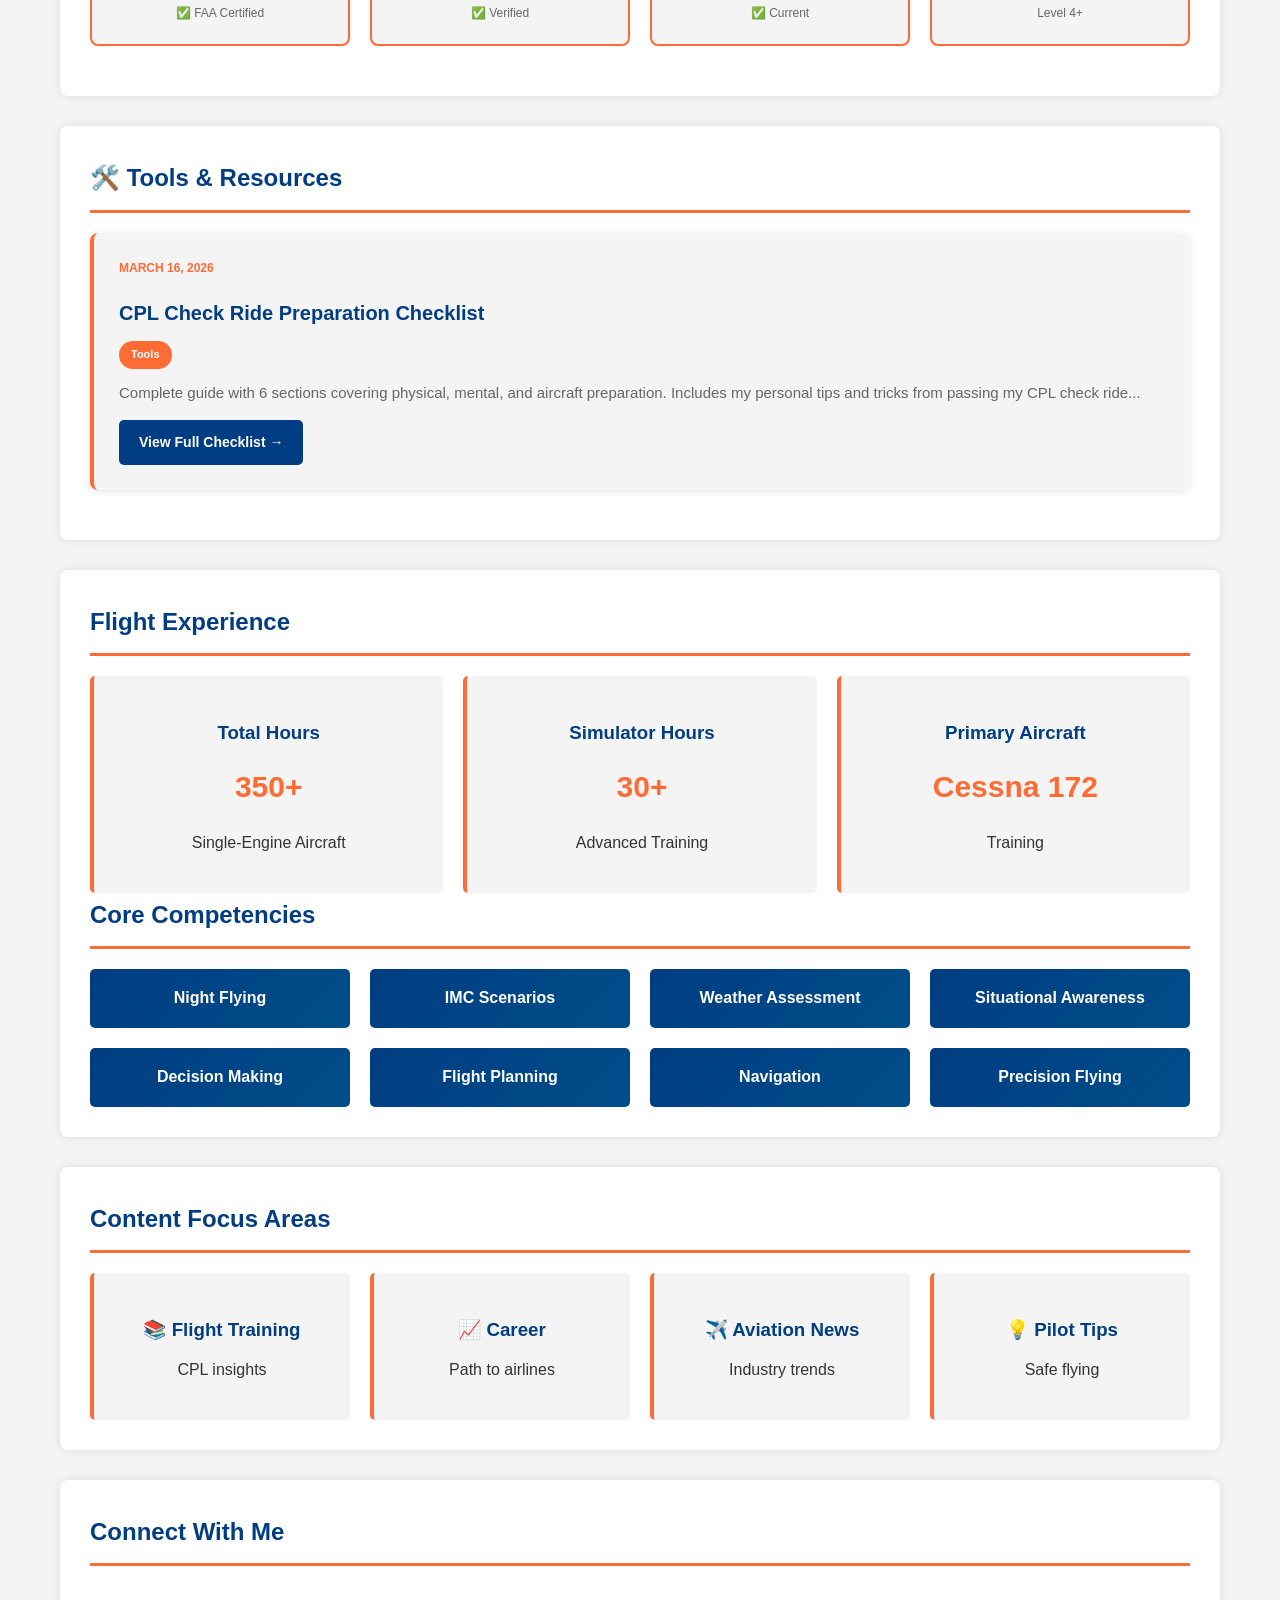
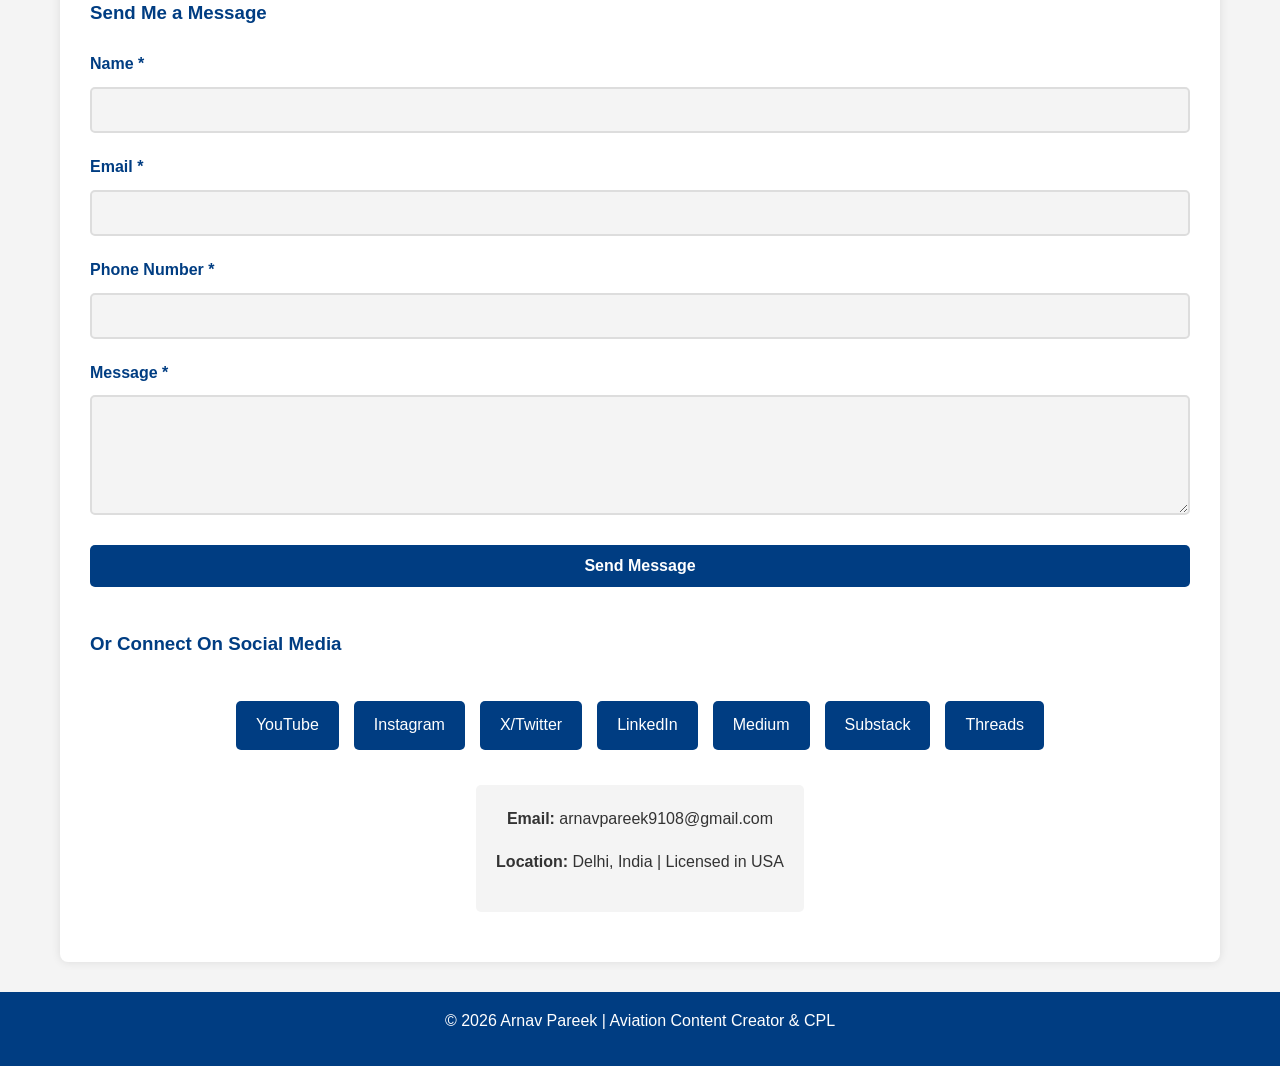
==== commit f3d813e0: "Remove MET Tracker card from index.html; keep met-tracker.html as standalone Agent-Logs-Url: https:/" ====
--- a/index.html
+++ b/index.html
@@ -935,13 +935,6 @@
                 <p class="blog-preview">Complete guide with 6 sections covering physical, mental, and aircraft preparation. Includes my personal tips and tricks from passing my CPL check ride...</p>
                 <a href="cpl-checklist.html" class="blog-read-more">View Full Checklist →</a>
             </div>
-            <div class="blog-card">
-                <div class="blog-date">March 29, 2026</div>
-                <h3 class="blog-title">MET Chapter Tracker – DGCA Practice Test Score Log</h3>
-                <span class="blog-category">DGCA Study</span>
-                <p class="blog-preview">Track your practice test marks for all 20 DGCA Meteorology chapters. Two test rows per chapter with score colour-coding and notes — data saved in your browser.</p>
-                <a href="met-tracker.html" class="blog-read-more">Open MET Tracker →</a>
-            </div>
         </div>
     </section>
 
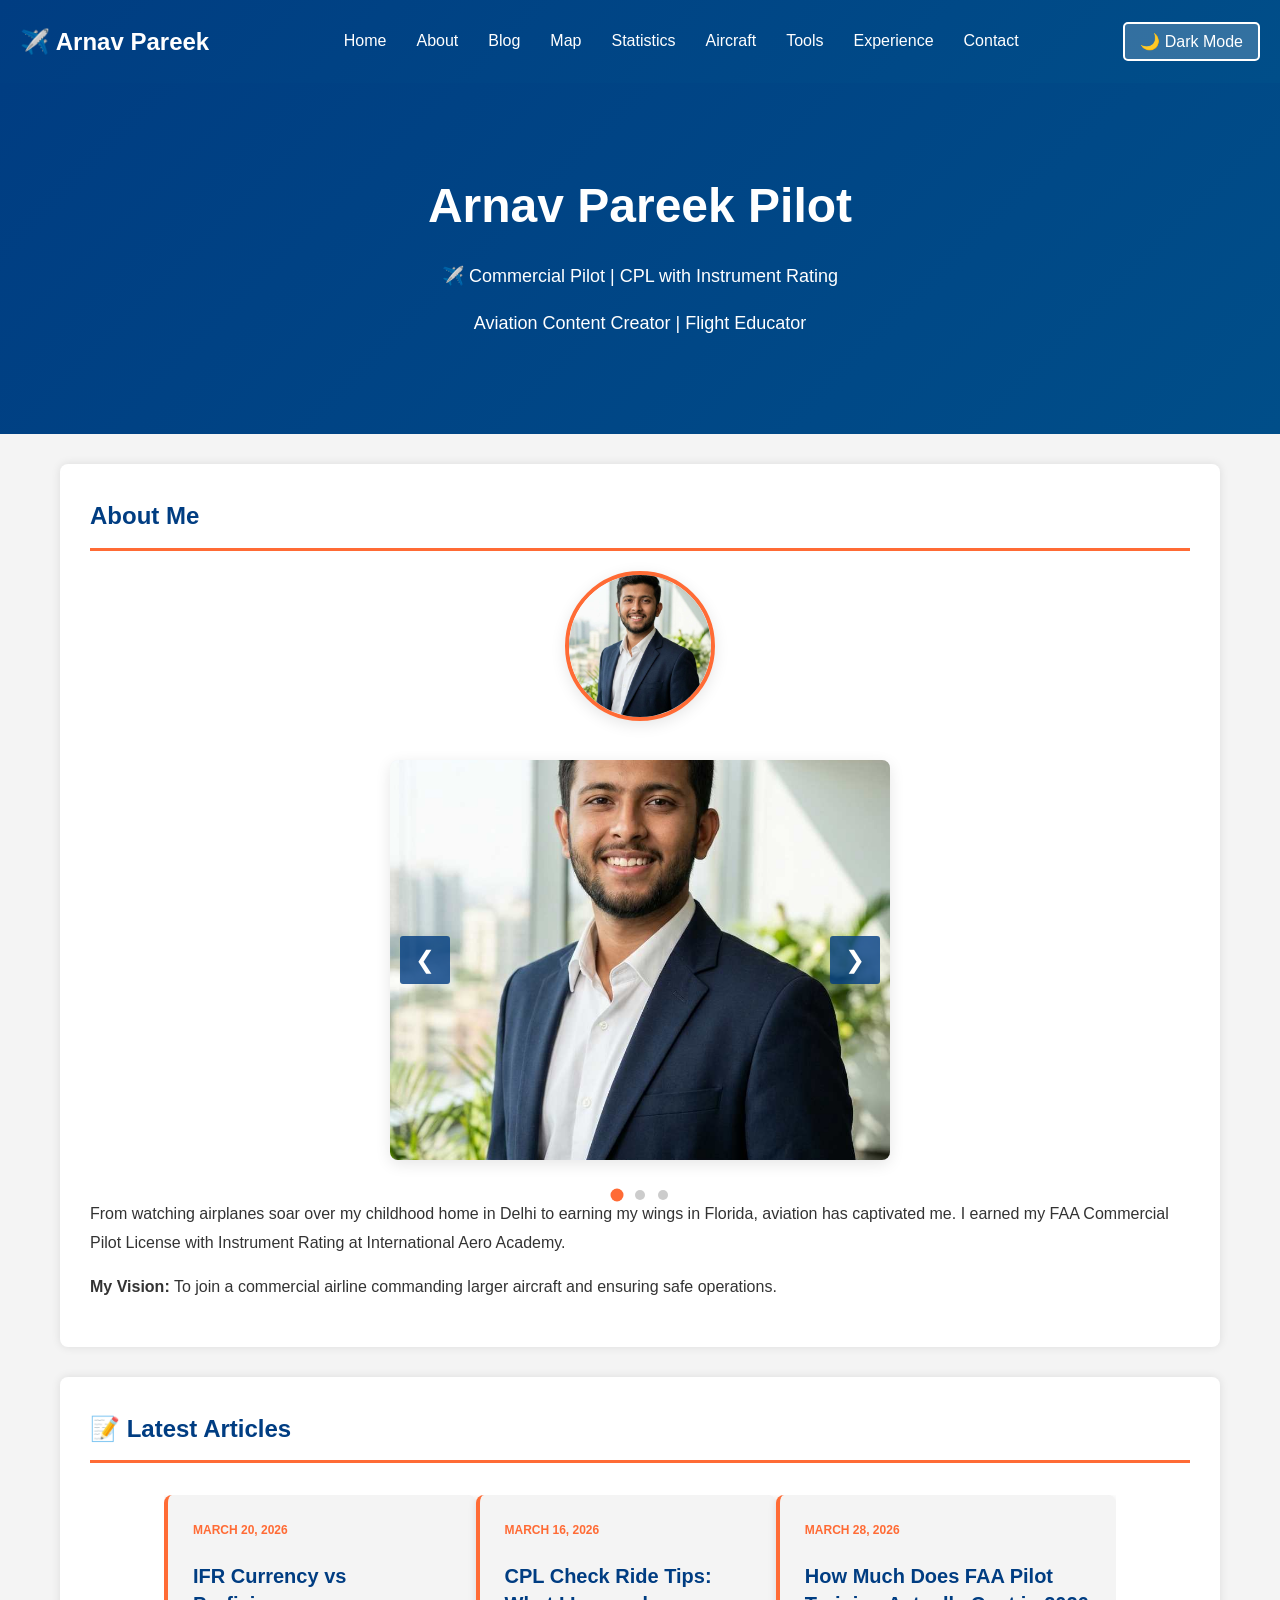
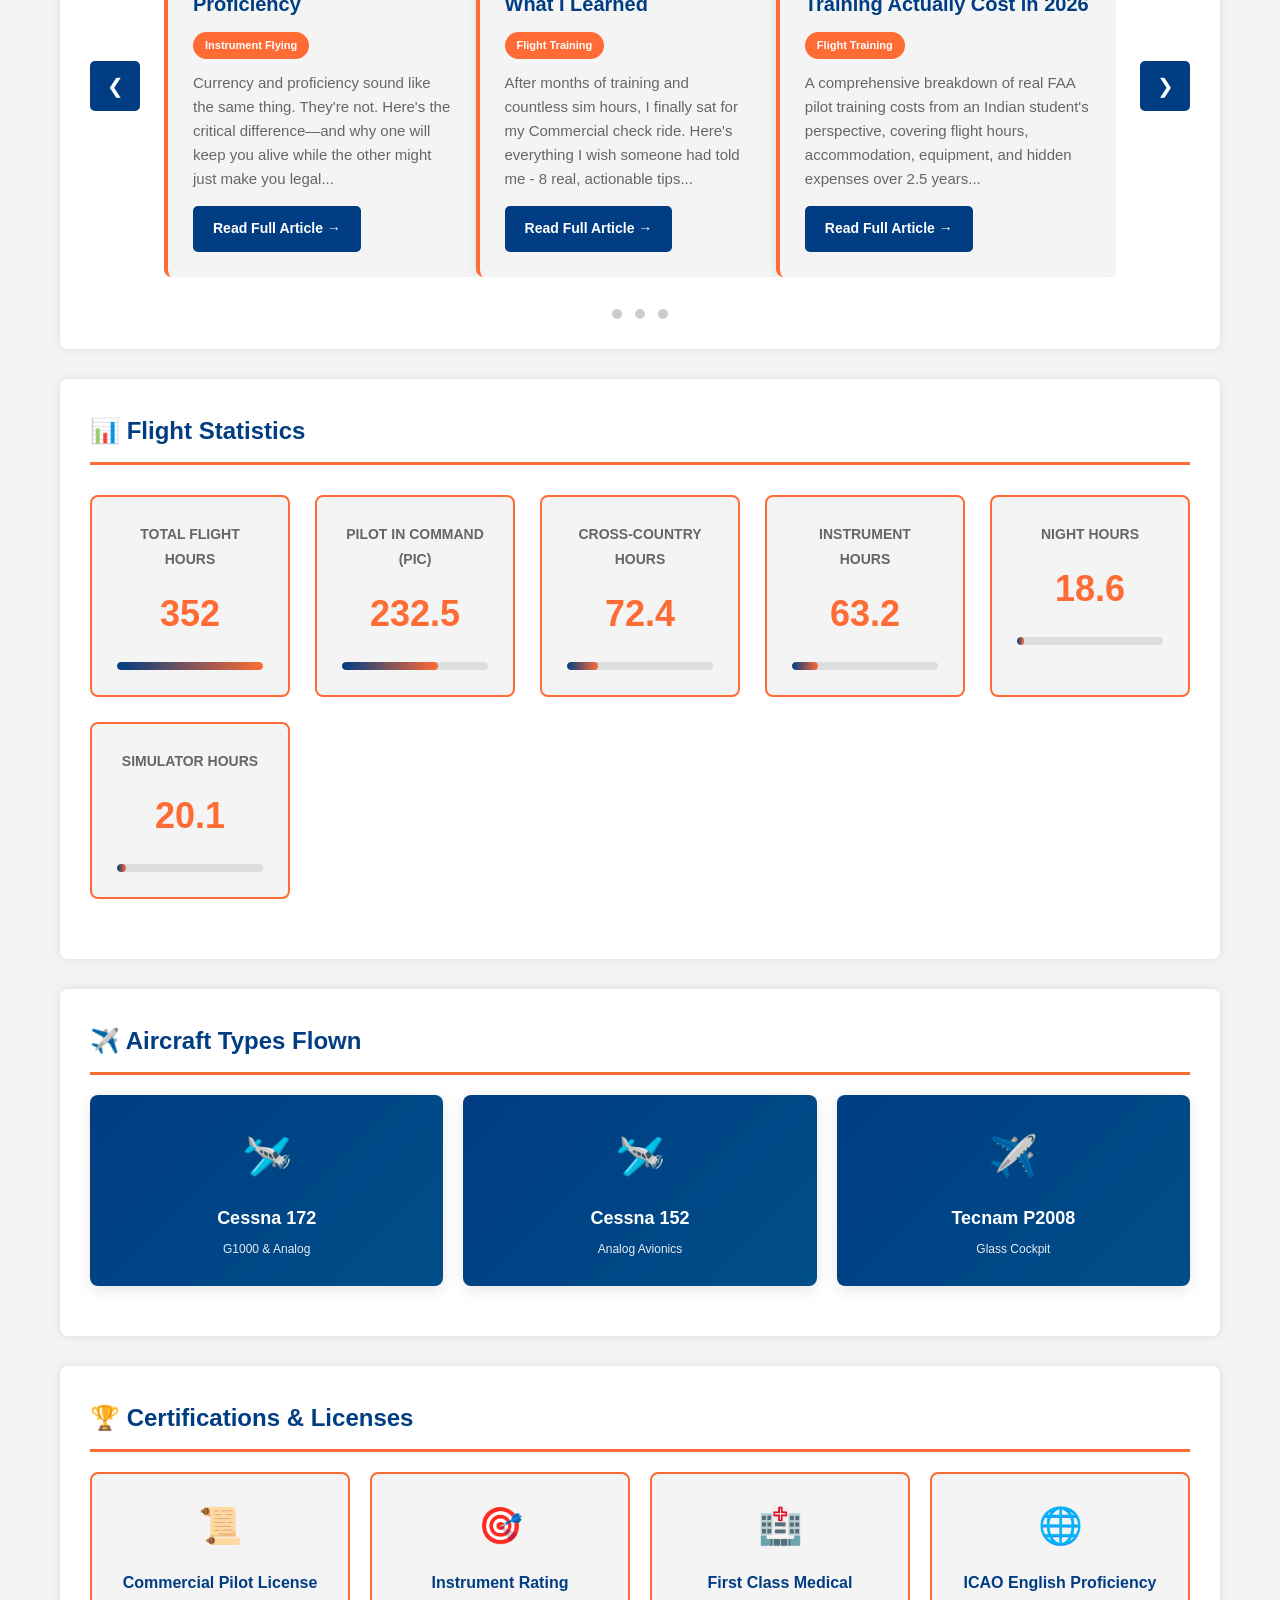
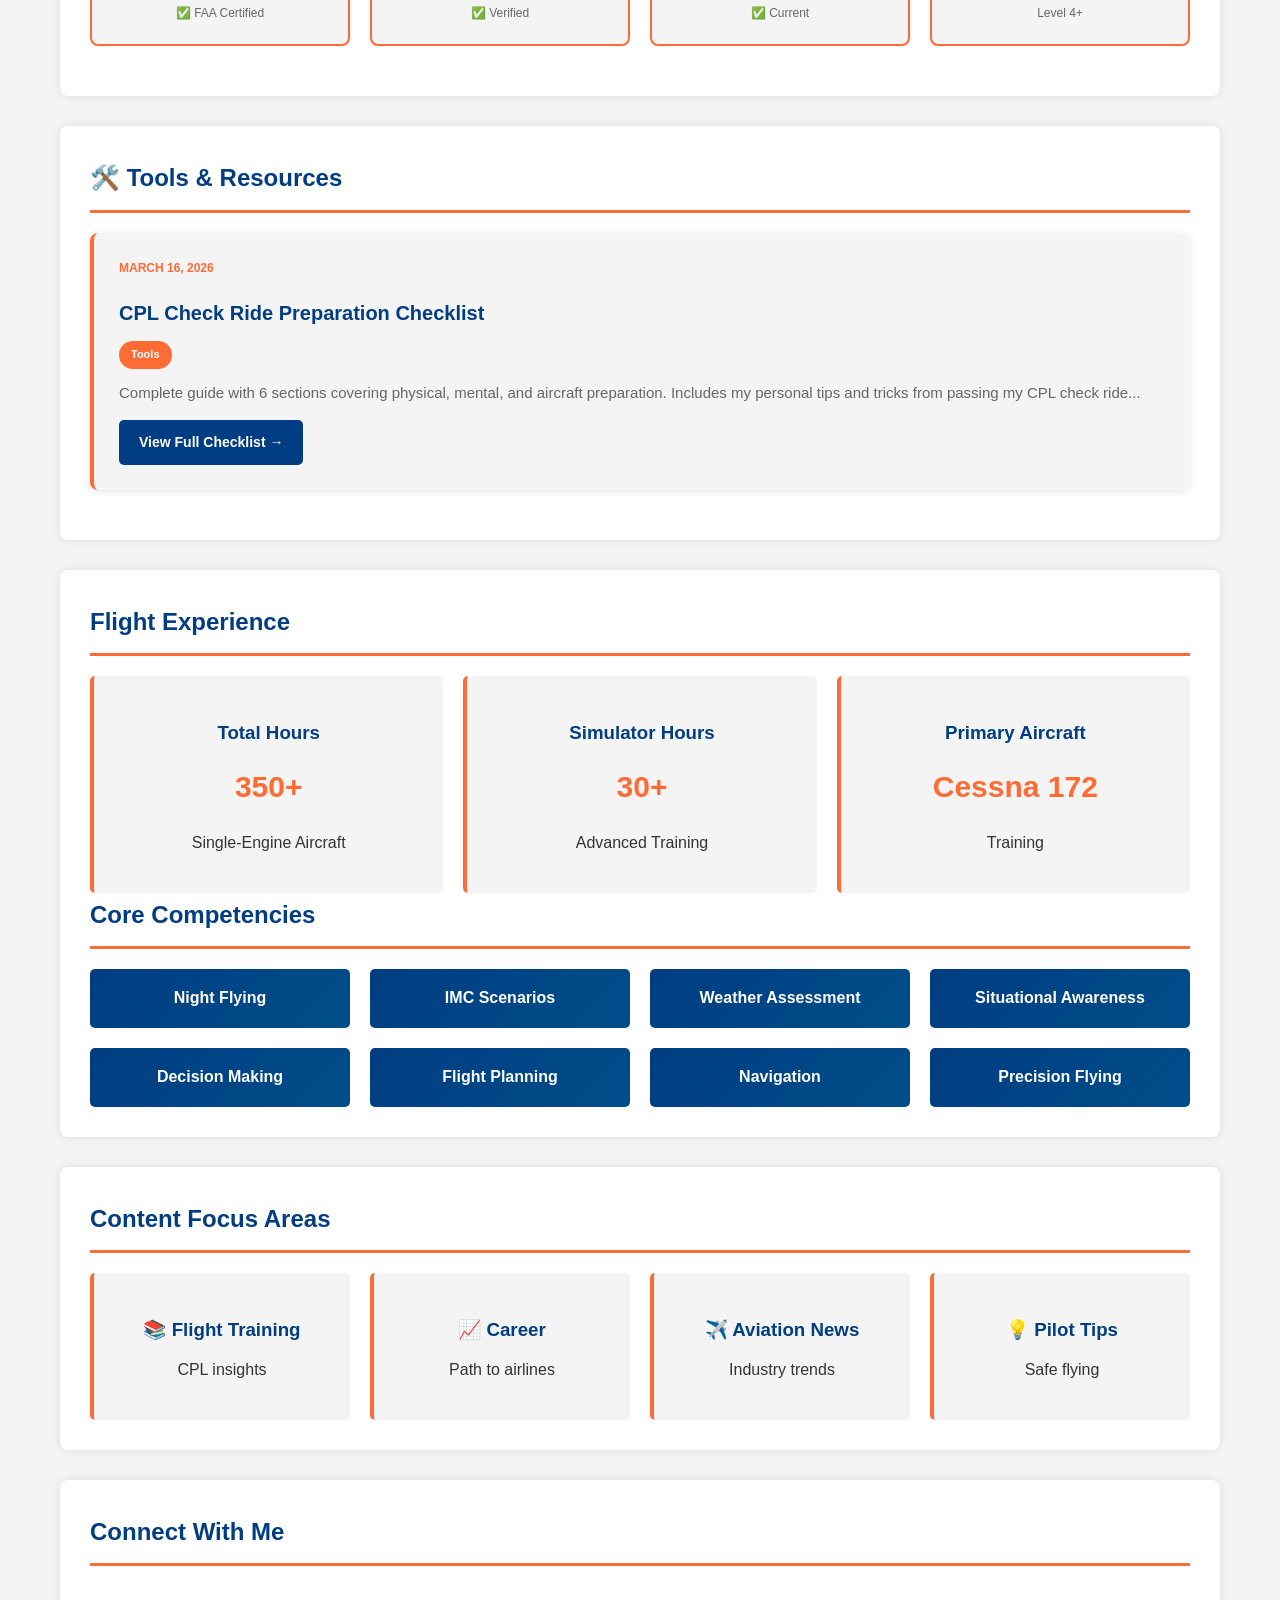
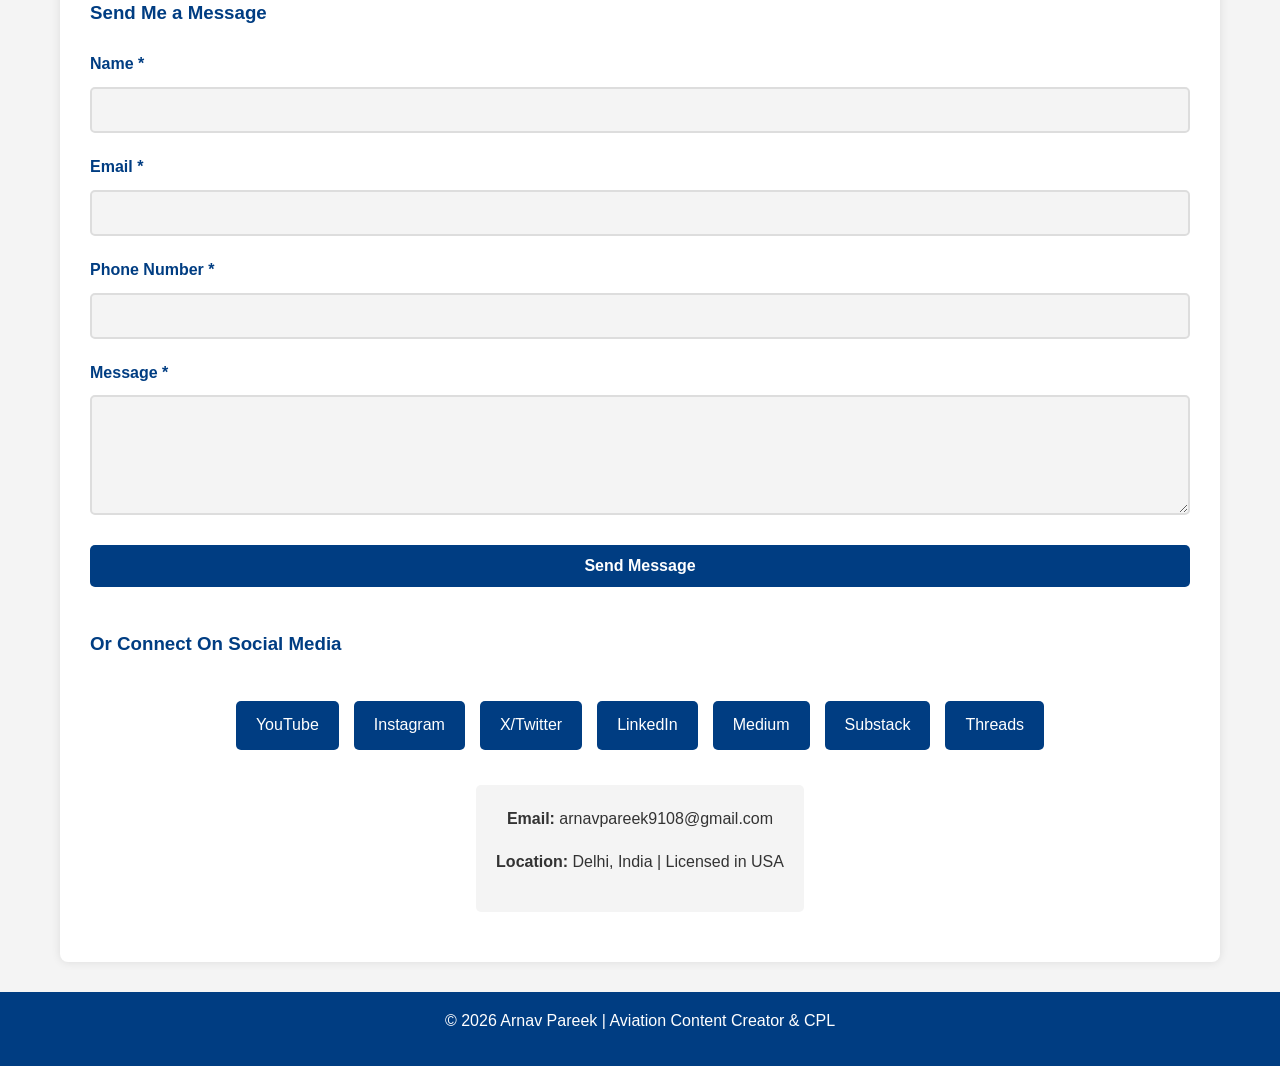
==== commit aa4d97b6: "Enhance SEO with updated meta description and header Updated the description meta tag and header to " ====
--- a/index.html
+++ b/index.html
@@ -4,7 +4,7 @@
     <!-- SEO Meta Tags -->
     <meta charset="UTF-8">
     <meta name="viewport" content="width=device-width, initial-scale=1.0">
-    <meta name="description" content="Arnav Pareek — FAA Commercial Pilot with CPL & Instrument Rating. 352+ flight hours, based in Delhi. Aviation content, CPL tips, and flight training resources.">
+    <meta name="description" content="Arnav Pareek Pilot — FAA Commercial Pilot with CPL & Instrument Rating.. 352+ flight hours, based in Delhi. Aviation content, CPL tips, and flight training resources,Arnav Pareek pilot, Arnav Pareek, pilot arnav pareek.">
     <meta name="keywords" content="commercial pilot, CPL, instrument rating, aviation, flight training, pilot tips, FAA certified, flying lessons, aviation content creator">
     <meta name="author" content="Arnav Pareek">
     <meta name="robots" content="index, follow">
@@ -32,6 +32,7 @@
       "@context": "https://schema.org",
       "@type": "Person",
       "name": "Arnav Pareek",
+      "alternateName": "Arnav Pareek Pilot"
       "jobTitle": "Commercial Pilot",
       "url": "https://arnav51898.github.io",
       "image": "https://arnav51898.github.io/arnav resume pic.jpg",
@@ -64,7 +65,7 @@
     }
     </script>
     
-    <title>Arnav Pareek - Commercial Pilot | CPL with Instrument Rating | Aviation Content</title>
+    <title>Arnav Pareek Pilot - Commercial Pilot | CPL with Instrument Rating | Aviation Content</title>
     
     <style>
         :root {
@@ -744,7 +745,7 @@
 </header>
 
 <div class="hero" id="home">
-    <h1>Arnav Pareek</h1>
+    <h1>Arnav Pareek Pilot</h1>
     <p>✈️ Commercial Pilot | CPL with Instrument Rating</p>
     <p>Aviation Content Creator | Flight Educator</p>
 </div>
